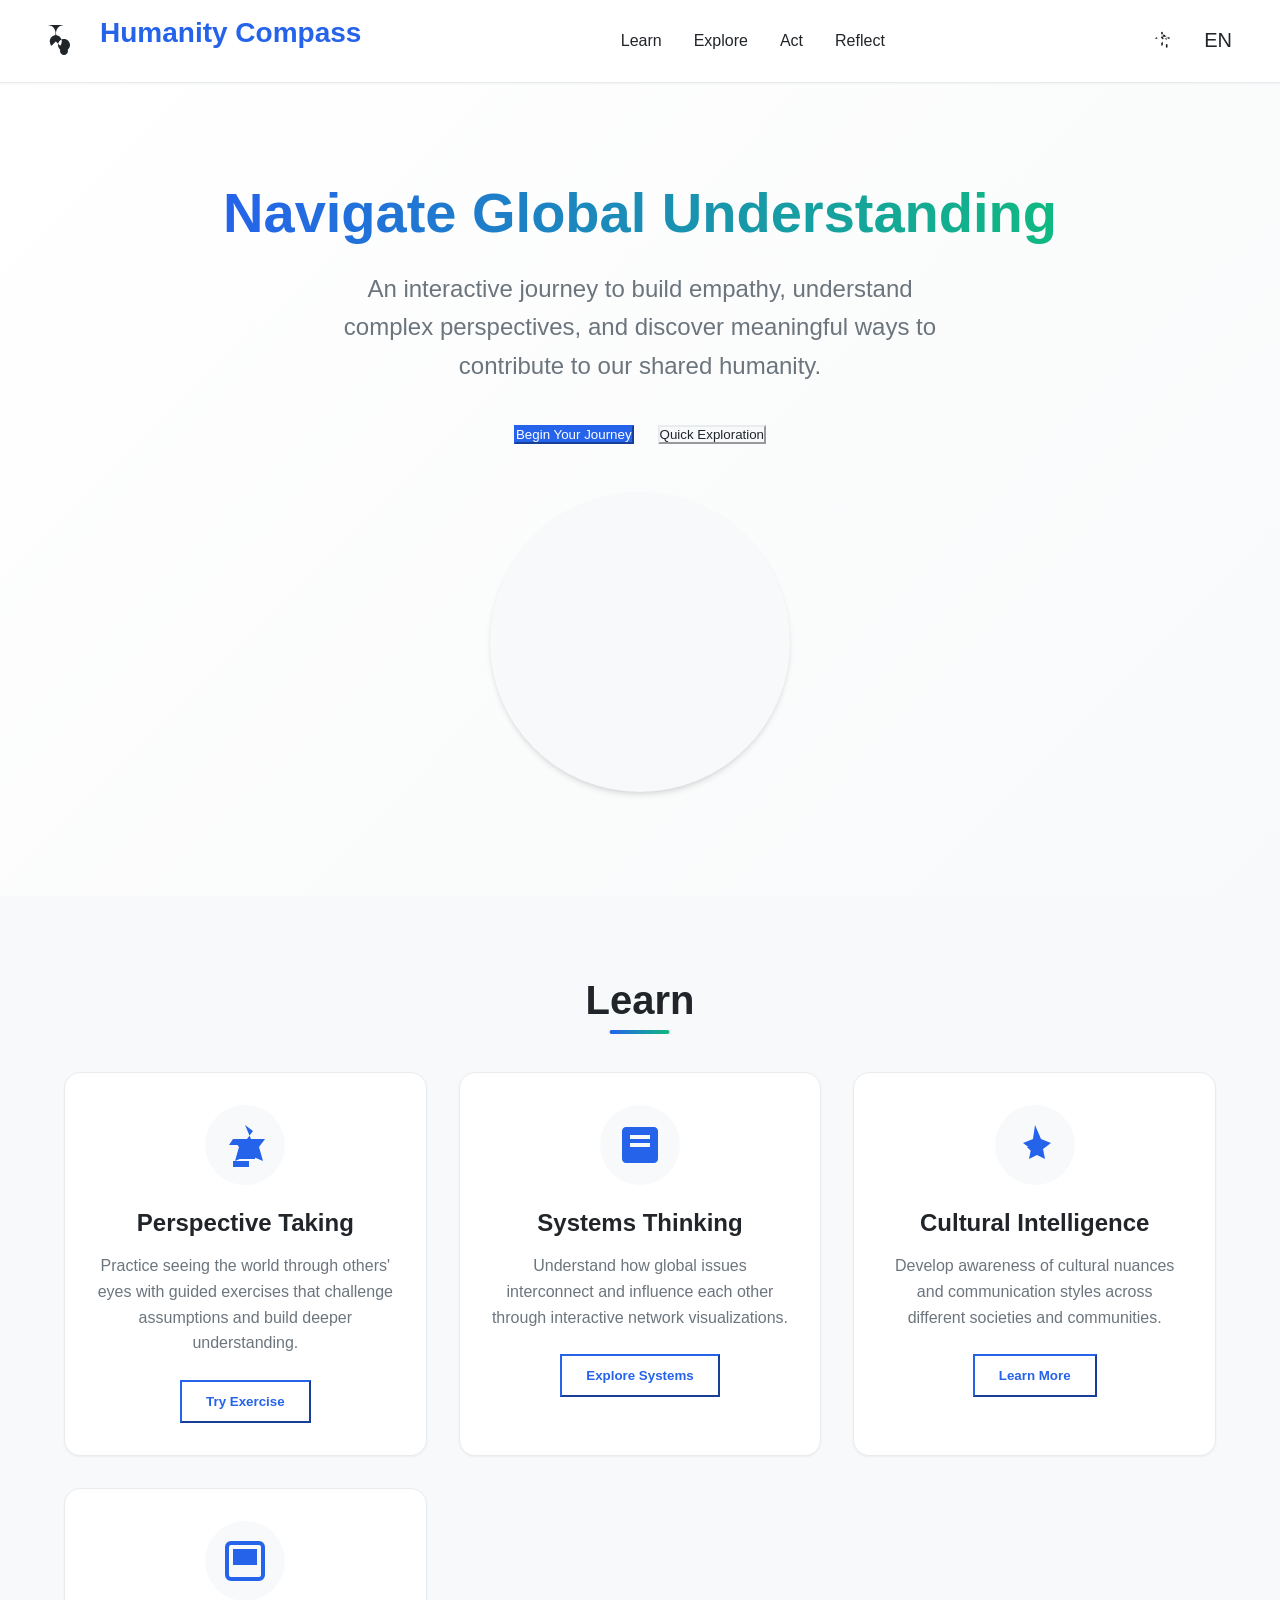
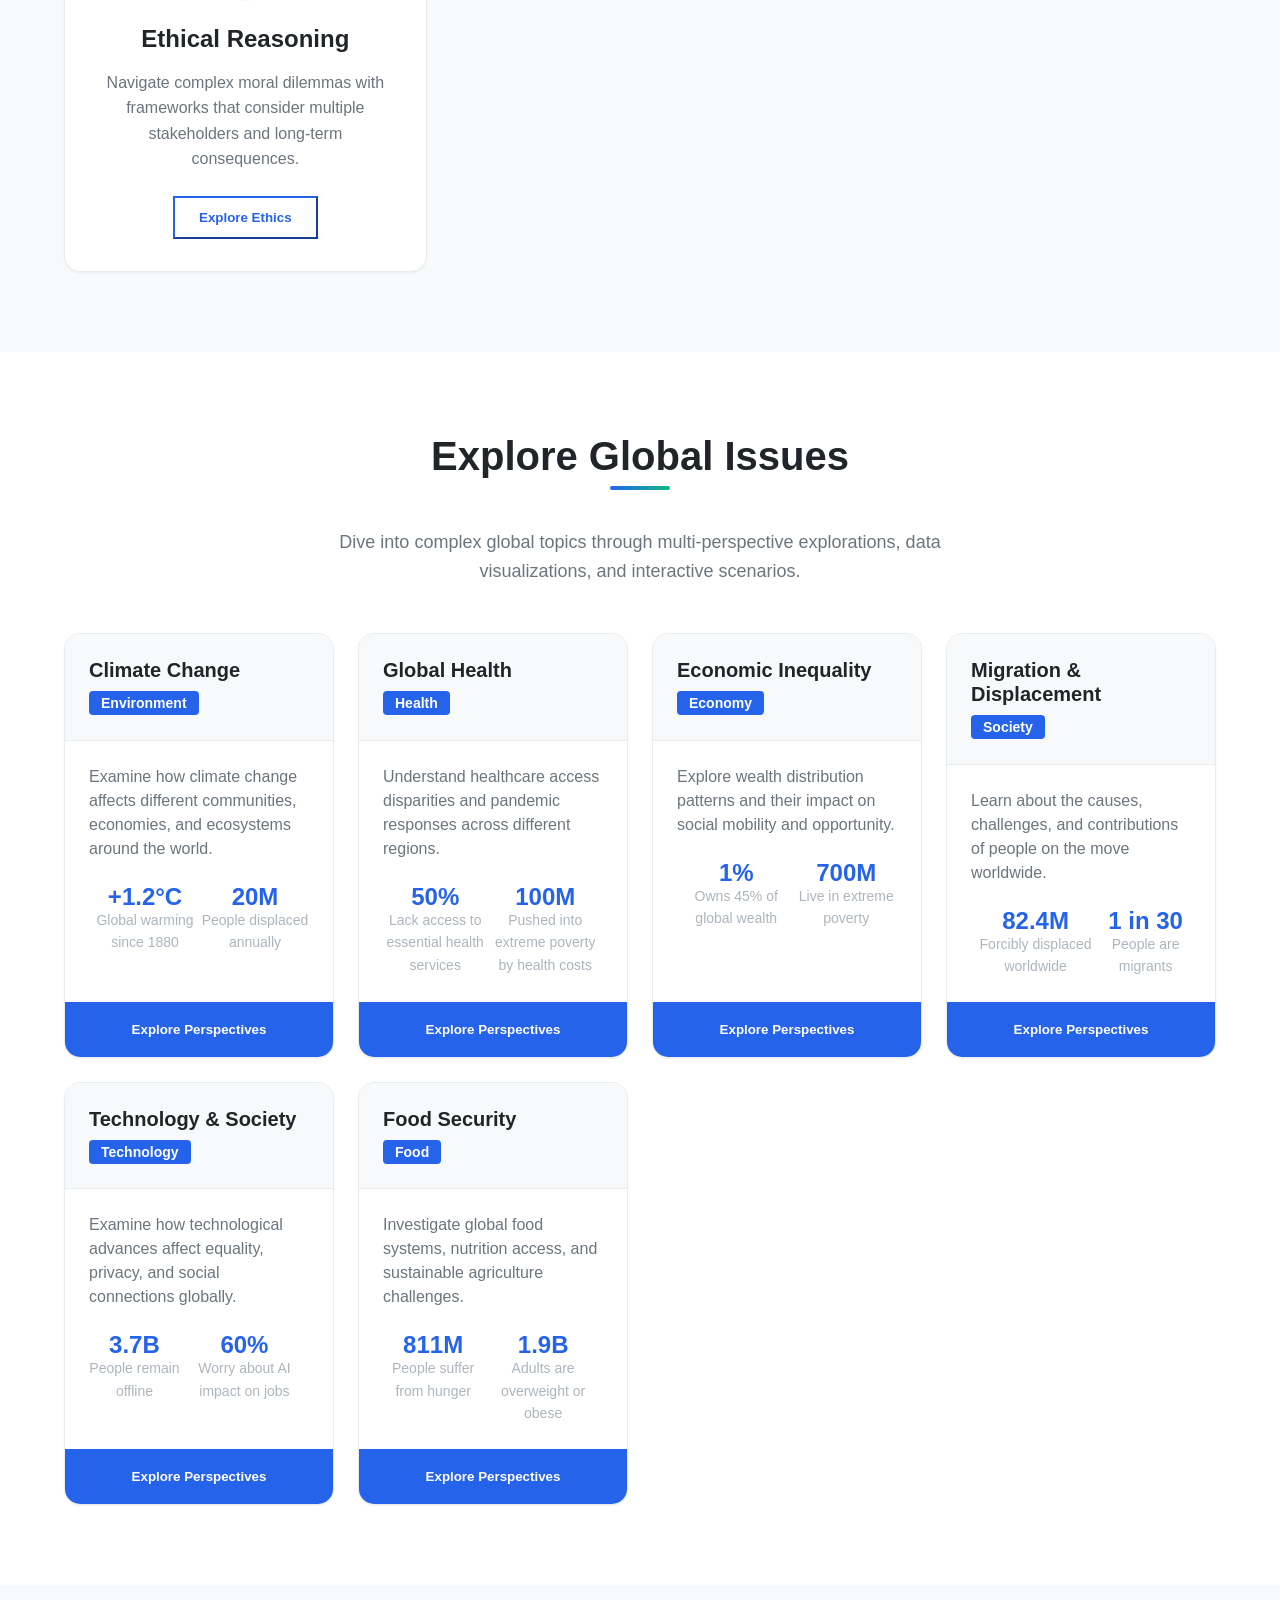
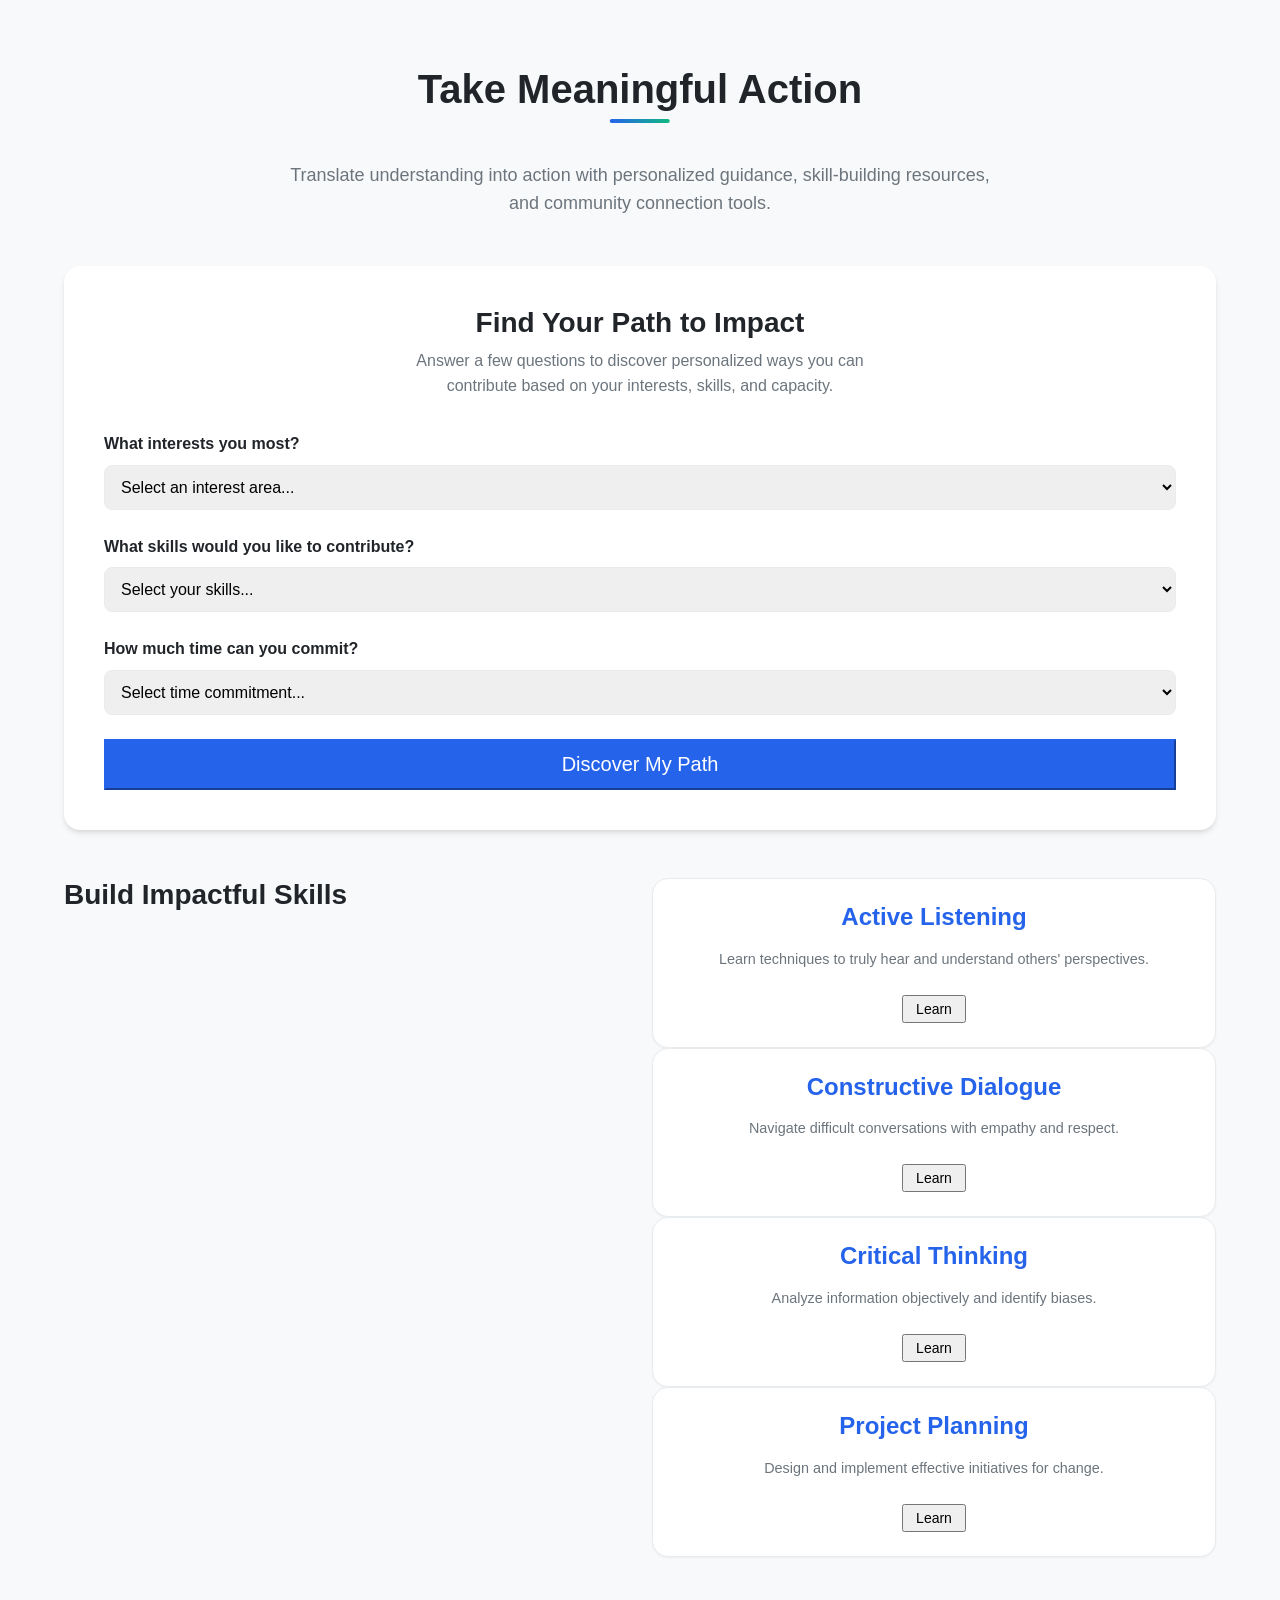
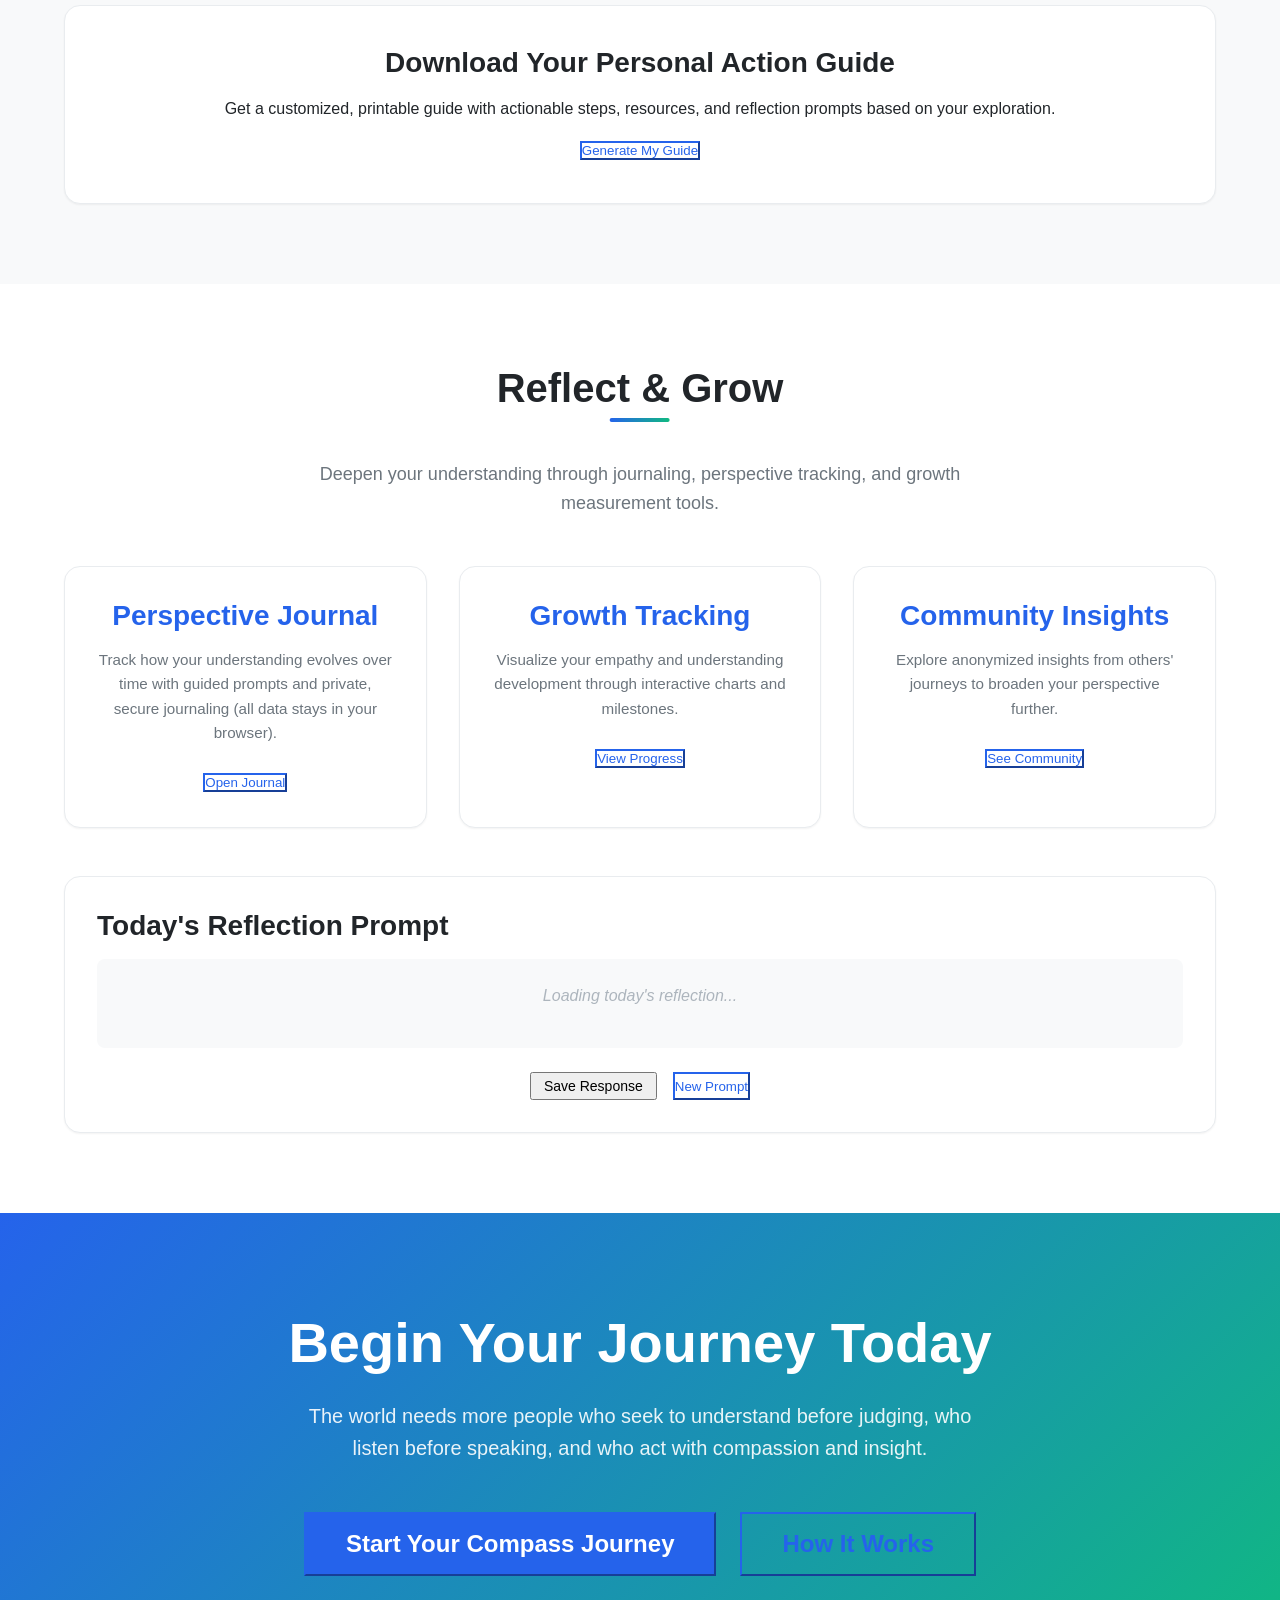
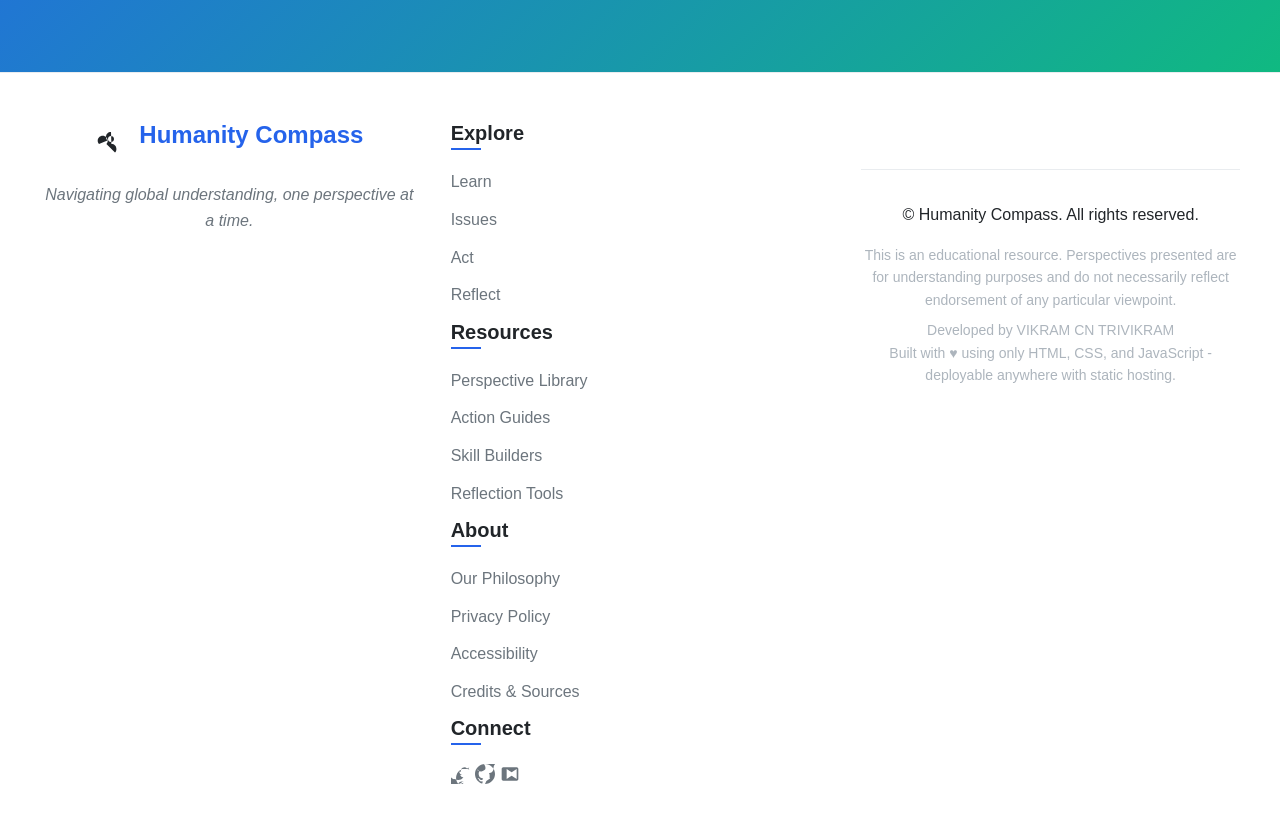
==== index.html @ 28a3b6a1 "Initial commit: Humanity Compass - An interactive platform for global understanding and empathy" ====
<!DOCTYPE html>
<html lang="en" data-theme="light">
<head>
    <meta charset="UTF-8">
    <meta name="viewport" content="width=device-width, initial-scale=1.0">
    <title>Humanity Compass - Navigate Global Understanding</title>
    <meta name="description" content="An interactive platform to develop empathy, understand complex global issues from multiple perspectives, and find meaningful ways to contribute to positive change.">
    <meta name="author" content="Humanity Compass Project">

    <!-- Favicon -->
    <link rel="icon" href="data:image/svg+xml,<svg xmlns=%22http://www.w3.org/2000/svg%22 viewBox=%220 0 100 100%22><text y=%22.9em%22 font-size=%2290%22>🧭</text></svg>">

    <!-- Open Graph -->
    <meta property="og:title" content="Humanity Compass">
    <meta property="og:description" content="Navigate global understanding through interactive empathy-building exercises">
    <meta property="og:image" content="assets/og-image.png">
    <meta property="og:url" content="https://[username].github.io/humanity-compass/">
    <meta property="og:type" content="website">

    <!-- Twitter Card -->
    <meta name="twitter:card" content="summary_large_image">
    <meta name="twitter:title" content="Humanity Compass">
    <meta name="twitter:description" content="Navigate global understanding through interactive empathy-building exercises">

    <!-- CSS -->
    <link rel="stylesheet" href="css/style.css">
    <link rel="stylesheet" href="css/responsive.css">

    <!-- Accessibility: Reduce motion preference -->
    <style>
        @media (prefers-reduced-motion: reduce) {
            * {
                animation-duration: 0.001ms !important;
                animation-iteration-count: 1 !important;
                transition-duration: 0.001ms !important;
            }
        }
    </style>
</head>
<body>
    <!-- Skip to content -->
    <a href="#main-content" class="skip-link">Skip to main content</a>

    <!-- Header -->
    <header class="site-header">
        <div class="container header-container">
            <div class="logo">
                <svg width="48" height="48" viewBox="0 0 48 48" aria-hidden="true">
                    <path d="M24 8c-4.4 0-8 3.6-8 8 0 2.2.9 4.2 2.5 5.8l-7 7c-1.1-1.1-1.7-2.8-1.7-4.6 0-3.3 2.7-6 6-6s6 2.7 6 6c0 1.8-.6 3.5-1.7 4.6l-7-7c1.6-1.6 2.5-3.6 2.5-5.8 0-4.4-3.6-8-8-8zm0 14c-3.3 0-6 2.7-6 6s2.7 6 6 6 6-2.7 6-6-2.7-6-6-6zm0 8c-2.2 0-4 1.8-4 4s1.8 4 4 4 4-1.8 4-4-1.8-4-4-4z" fill="currentColor"/>
                </svg>
                <h1>Humanity Compass</h1>
            </div>
            <nav class="main-nav" aria-label="Main navigation">
                <ul>
                    <li><a href="#learn">Learn</a></li>
                    <li><a href="#explore">Explore</a></li>
                    <li><a href="#act">Act</a></li>
                    <li><a href="#reflect">Reflect</a></li>
                </ul>
            </nav>
            <div class="header-controls">
                <button id="theme-toggle" aria-label="Toggle dark mode" class="theme-toggle">
                    <svg width="20" height="20" viewBox="0 0 24 24" aria-hidden="true">
                        <path d="M12 4.5a1 1 0 011 1V7a1 1 0 01-2 0V5.5a1 1 0 011-1zm5.657 5.657a1 1 0 01-1.414-1.414L13.414 7.5a1 1 0 11-1.414 1.414L11.086 9.086a1 1 0 011.414 1.414l1.172 1.172a1 1 0 01-1.414 1.414l-1.172-1.172a1 1 0 011.414-1.414zm0 9a1 1 0 011 1v2.5a1 1 0 01-2 0v-2.5a1 1 0 011-1zM4.5 12a1 1 0 011-1H5.5a1 1 0 010 2h-1a1 1 0 01-1-1zM18.5 12a1 1 0 011-1h1a1 1 0 010 2h-1a1 1 0 01-1-1zM12 16.5a1 1 0 011 1V20a1 1 0 01-2 0v-1.5a1 1 0 011-1zm5.657-5.657a1 1 0 01-1.414 1.414l1.172 1.172a1 1 0 011.414-1.414l-1.172-1.172a1 1 0 01-1.414 1.414l-1.172 1.172a1 1 0 011.414 1.414l1.172-1.172z" fill="currentColor"/>
                    </svg>
                </button>
                <button id="language-switch" aria-label="Switch language" class="language-switch">
                    EN
                </button>
            </div>
        </div>
    </header>

    <!-- Main Content -->
    <main id="main-content">
        <!-- Hero Section -->
        <section class="hero" aria-labelledby="hero-heading">
            <div class="container hero-container">
                <h1 id="hero-heading" class="hero-title">Navigate Global Understanding</h1>
                <p class="hero-subtitle">
                    An interactive journey to build empathy, understand complex perspectives,
                    and discover meaningful ways to contribute to our shared humanity.
                </p>
                <div class="hero-actions">
                    <button class="btn-primary btn-large" id="start-journey">
                        Begin Your Journey
                    </button>
                    <button class="btn-secondary btn-large" id="quick-explore">
                        Quick Exploration
                    </button>
                </div>
                <div class="hero-visual">
                    <canvas id="compass-canvas" width="300" height="300" aria-label="Interactive compass visualization"></canvas>
                </div>
            </div>
        </section>

        <!-- Learn Section -->
        <section id="learn" class="section learn-section" aria-labelledby="learn-heading">
            <div class="container">
                <h2 id="learn-heading" class="section-heading">Learn</h2>
                <div class="learn-grid">
                    <!-- Perspective Taking Exercise -->
                    <article class="learn-card perspective-card" tabindex="0">
                        <div class="card-icon">
                            <svg width="48" height="48" viewBox="0 0 24 24" aria-hidden="true">
                                <path d="M12 2L15 9H22l-3 4 2 7-7-3-7 3 2-7-3-4h7l3-4zM7 9l2 3H4l2-3zm10 7v3H9v-3zm-5 4h2v3H6v-3z" fill="currentColor"/>
                            </svg>
                        </div>
                        <h3 class="card-title">Perspective Taking</h3>
                        <p class="card-description">
                            Practice seeing the world through others' eyes with guided exercises
                            that challenge assumptions and build deeper understanding.
                        </p>
                        <button class="btn-outline" id="try-perspective">
                            Try Exercise
                        </button>
                    </article>

                    <!-- Systems Thinking -->
                    <article class="learn-card systems-card" tabindex="0">
                        <div class="card-icon">
                            <svg width="48" height="48" viewBox="0 0 24 24" aria-hidden="true">
                                <path d="M19 3H5c-1.1 0-2 .9-2 2v14c0 1.1.9 2 2 2h14c1.1 0 2-.9 2-2V5c0-1.1-.9-2-2-2zm-2 10H7v-2h10v2zm0-4H7v-2h10v2z" fill="currentColor"/>
                            </svg>
                        </div>
                        <h3 class="card-title">Systems Thinking</h3>
                        <p class="card-description">
                            Understand how global issues interconnect and influence each other
                            through interactive network visualizations.
                        </p>
                        <button class="btn-outline" id="try-systems">
                            Explore Systems
                        </button>
                    </article>

                    <!-- Cultural Intelligence -->
                    <article class="learn-card culture-card" tabindex="0">
                        <div class="card-icon">
                            <svg width="48" height="48" viewBox="0 0 24 24" aria-hidden="true">
                                <path d="M12 2L15 9l5 2-4 3 1 5-4-2-4 2 1-5-4-3 5-2zM12 17l-4-4h3V9h2v1h3l-4 4z" fill="currentColor"/>
                            </svg>
                        </div>
                        <h3 class="card-title">Cultural Intelligence</h3>
                        <p class="card-description">
                            Develop awareness of cultural nuances and communication styles
                            across different societies and communities.
                        </p>
                        <button class="btn-outline" id="try-culture">
                            Learn More
                        </button>
                    </article>

                    <!-- Ethical Reasoning -->
                    <article class="learn-card ethics-card" tabindex="0">
                        <div class="card-icon">
                            <svg width="48" height="48" viewBox="0 0 24 24" aria-hidden="true">
                                <path d="M19 3H5c-1.1 0-2 .9-2 2v14c0 1.1.9 2 2 2h14c1.1 0 2-.9 2-2V5c0-1.1-.9-2-2-2zm-2 10H7v-2h10v2zm0-4H7v-2h10v2z" fill="none" stroke="currentColor" stroke-width="2"/>
                                <path d="M7 9v2h10V9H7z" fill="currentColor"/>
                            </svg>
                        </div>
                        <h3 class="card-title">Ethical Reasoning</h3>
                        <p class="card-description">
                            Navigate complex moral dilemmas with frameworks that consider
                            multiple stakeholders and long-term consequences.
                        </p>
                        <button class="btn-outline" id="try-ethics">
                            Explore Ethics
                        </button>
                    </article>
                </div>
            </div>
        </section>

        <!-- Explore Section -->
        <section id="explore" class="section explore-section" aria-labelledby="explore-heading">
            <div class="container">
                <h2 id="explore-heading" class="section-heading">Explore Global Issues</h2>
                <p class="section-description">
                    Dive into complex global topics through multi-perspective explorations,
                    data visualizations, and interactive scenarios.
                </p>

                <!-- Issue Cards -->
                <div class="issue-grid">
                    <!-- Climate Change -->
                    <article class="issue-card" tabindex="0" data-issue="climate">
                        <div class="issue-header">
                            <h3 class="issue-title">Climate Change</h3>
                            <span class="issue-tag">Environment</span>
                        </div>
                        <div class="issue-content">
                            <p class="issue-summary">
                                Examine how climate change affects different communities,
                                economies, and ecosystems around the world.
                            </p>
                            <div class="issue-stats">
                                <div class="stat">
                                    <span class="stat-number">+1.2°C</span>
                                    <span class="stat-label">Global warming since 1880</span>
                                </div>
                                <div class="stat">
                                    <span class="stat-number">20M</span>
                                    <span class="stat-label">People displaced annually</span>
                                </div>
                            </div>
                        </div>
                        <button class="issue-btn" aria-label="Explore Climate Change Perspectives">
                            Explore Perspectives
                        </button>
                    </article>

                    <!-- Global Health -->
                    <article class="issue-card" tabindex="0" data-issue="health">
                        <div class="issue-header">
                            <h3 class="issue-title">Global Health</h3>
                            <span class="issue-tag">Health</span>
                        </div>
                        <div class="issue-content">
                            <p class="issue-summary">
                                Understand healthcare access disparities and pandemic
                                responses across different regions.
                            </p>
                            <div class="issue-stats">
                                <div class="stat">
                                    <span class="stat-number">50%</span>
                                    <span class="stat-label">Lack access to essential health services</span>
                                </div>
                                <div class="stat">
                                    <span class="stat-number">100M</span>
                                    <span class="stat-label">Pushed into extreme poverty by health costs</span>
                                </div>
                            </div>
                        </div>
                        <button class="issue-btn" aria-label="Explore Global Health Perspectives">
                            Explore Perspectives
                        </button>
                    </article>

                    <!-- Economic Inequality -->
                    <article class="issue-card" tabindex="0" data-issue="economy">
                        <div class="issue-header">
                            <h3 class="issue-title">Economic Inequality</h3>
                            <span class="issue-tag">Economy</span>
                        </div>
                        <div class="issue-content">
                            <p class="issue-summary">
                                Explore wealth distribution patterns and their impact
                                on social mobility and opportunity.
                            </p>
                            <div class="issue-stats">
                                <div class="stat">
                                    <span class="stat-number">1%</span>
                                    <span class="stat-label">Owns 45% of global wealth</span>
                                </div>
                                <div class="stat">
                                    <span class="stat-number">700M</span>
                                    <span class="stat-label">Live in extreme poverty</span>
                                </div>
                            </div>
                        </div>
                        <button class="issue-btn" aria-label="Explore Economic Inequality Perspectives">
                            Explore Perspectives
                        </button>
                    </article>

                    <!-- Migration & Displacement -->
                    <article class="issue-card" tabindex="0" data-issue="migration">
                        <div class="issue-header">
                            <h3 class="issue-title">Migration & Displacement</h3>
                            <span class="issue-tag">Society</span>
                        </div>
                        <div class="issue-content">
                            <p class="issue-summary">
                                Learn about the causes, challenges, and contributions
                                of people on the move worldwide.
                            </p>
                            <div class="issue-stats">
                                <div class="stat">
                                    <span class="stat-number">82.4M</span>
                                    <span class="stat-label">Forcibly displaced worldwide</span>
                                </div>
                                <div class="stat">
                                    <span class="stat-number">1 in 30</span>
                                    <span class="stat-label">People are migrants</span>
                                </div>
                            </div>
                        </div>
                        <button class="issue-btn" aria-label="Explore Migration Perspectives">
                            Explore Perspectives
                        </button>
                    </article>

                    <!-- Technology & Society -->
                    <article class="issue-card" tabindex="0" data-issue="technology">
                        <div class="issue-header">
                            <h3 class="issue-title">Technology & Society</h3>
                            <span class="issue-tag">Technology</span>
                        </div>
                        <div class="issue-content">
                            <p class="issue-summary">
                                Examine how technological advances affect equality,
                                privacy, and social connections globally.
                            </p>
                            <div class="issue-stats">
                                <div class="stat">
                                    <span class="stat-number">3.7B</span>
                                    <span class="stat-label">People remain offline</span>
                                </div>
                                <div class="stat">
                                    <span class="stat-number">60%</span>
                                    <span class="stat-label">Worry about AI impact on jobs</span>
                                </div>
                            </div>
                        </div>
                        <button class="issue-btn" aria-label="Explore Technology Perspectives">
                            Explore Perspectives
                        </button>
                    </article>

                    <!-- Food Security -->
                    <article class="issue-card" tabindex="0" data-issue="food">
                        <div class="issue-header">
                            <h3 class="issue-title">Food Security</h3>
                            <span class="issue-tag">Food</span>
                        </div>
                        <div class="issue-content">
                            <p class="issue-summary">
                                Investigate global food systems, nutrition access,
                                and sustainable agriculture challenges.
                            </p>
                            <div class="issue-stats">
                                <div class="stat">
                                    <span class="stat-number">811M</span>
                                    <span class="stat-label">People suffer from hunger</span>
                                </div>
                                <div class="stat">
                                    <span class="stat-number">1.9B</span>
                                    <span class="stat-label">Adults are overweight or obese</span>
                                </div>
                            </div>
                        </div>
                        <button class="issue-btn" aria-label="Explore Food Security Perspectives">
                            Explore Perspectives
                        </button>
                    </article>
                </div>
            </div>
        </section>

        <!-- Act Section -->
        <section id="act" class="section act-section" aria-labelledby="act-heading">
            <div class="container">
                <h2 id="act-heading" class="section-heading">Take Meaningful Action</h2>
                <p class="section-description">
                    Translate understanding into action with personalized guidance,
                    skill-building resources, and community connection tools.
                </p>

                <!-- Action Pathfinder -->
                <div class="action-pathfinder">
                    <div class="pathfinder-header">
                        <h3>Find Your Path to Impact</h3>
                        <p class="pathfinder-subtitle">
                            Answer a few questions to discover personalized ways
                            you can contribute based on your interests, skills, and capacity.
                        </p>
                    </div>

                    <form id="action-finder-form" class="pathfinder-form">
                        <div class="form-group">
                            <label for="interest-area">What interests you most?</label>
                            <select id="interest-area" required>
                                <option value="">Select an interest area...</option>
                                <option value="environment">Environment & Sustainability</option>
                                <option value="health">Global Health & Wellbeing</option>
                                <option value="education">Education & Literacy</option>
                                <option value="human-rights">Human Rights & Justice</option>
                                <option value="technology">Technology for Good</option>
                                <option value="community">Community Building</option>
                                <option value="arts-culture">Arts & Culture</option>
                                <option value="animal-welfare">Animal Welfare</option>
                                <option value="other">Other</option>
                            </select>
                        </div>

                        <div class="form-group">
                            <label for="skill-type">What skills would you like to contribute?</label>
                            <select id="skill-type" required>
                                <option value="">Select your skills...</option>
                                <option value="direct-action">Direct Action & Volunteering</option>
                                <option value="advocacy">Advocacy & Awareness</option>
                                <option value="fundraising">Fundraising & Resource Mobilization</option>
                                <option value="technical">Technical & Digital Skills</option>
                                <option value="creative">Creative & Communications</option>
                                <option value="organizational">Organizational & Leadership</option>
                                <option value="teaching">Teaching & Mentoring</option>
                                <option value="research">Research & Analysis</option>
                                <option value="other">Other</option>
                            </select>
                        </div>

                        <div class="form-group">
                            <label for="time-commitment">How much time can you commit?</label>
                            <select id="time-commitment" required>
                                <option value="">Select time commitment...</option>
                                <option value="micro">Micro-actions (minutes/day)</option>
                                <option value="occasional">Occasional (hours/week)</option>
                                <option value="regular">Regular (several hours/week)</option>
                                <option value="substantial">Substantial (part-time/flexible)</option>
                                <option value="dedicated">Dedicated (full-time commitment)</option>
                            </select>
                        </div>

                        <button type="submit" class="btn-primary btn-lg" id="find-path">
                            Discover My Path
                        </button>
                    </form>

                    <div id="path-results" class="path-results hidden">
                        <!-- Results will be dynamically inserted here -->
                    </div>
                </div>

                <!-- Skill Building -->
                <div class="skill-building">
                    <h3>Build Impactful Skills</h3>
                    <div class="skills-grid">
                        <article class="skill-card" tabindex="0">
                            <h4>Active Listening</h4>
                            <p>Learn techniques to truly hear and understand others' perspectives.</p>
                            <button class="btn-sm" id="learn-listening">Learn</button>
                        </article>

                        <article class="skill-card" tabindex="0">
                            <h4>Constructive Dialogue</h4>
                            <p>Navigate difficult conversations with empathy and respect.</p>
                            <button class="btn-sm" id="learn-dialogue">Learn</button>
                        </article>

                        <article class="skill-card" tabindex="0">
                            <h4>Critical Thinking</h4>
                            <p>Analyze information objectively and identify biases.</p>
                            <button class="btn-sm" id="learn-thinking">Learn</button>
                        </article>

                        <article class="skill-card" tabindex="0">
                            <h4>Project Planning</h4>
                            <p>Design and implement effective initiatives for change.</p>
                            <button class="btn-sm" id="learn-planning">Learn</button>
                        </article>
                    </div>
                </div>

                <!-- Action Guide Download -->
                <div class="action-guide">
                    <h3>Download Your Personal Action Guide</h3>
                    <p>
                        Get a customized, printable guide with actionable steps,
                        resources, and reflection prompts based on your exploration.
                    </p>
                    <button class="btn-outline" id="download-guide">
                        Generate My Guide
                    </button>
                </div>
            </div>
        </section>

        <!-- Reflect Section -->
        <section id="reflect" class="section reflect-section" aria-labelledby="reflect-heading">
            <div class="container">
                <h2 id="reflect-heading" class="section-heading">Reflect & Grow</h2>
                <p class="section-description">
                    Deepen your understanding through journaling, perspective tracking,
                    and growth measurement tools.
                </p>

                <!-- Reflection Journal -->
                <div class="reflection-tools">
                    <div class="journal-card" tabindex="0">
                        <h3>Perspective Journal</h3>
                        <p>
                            Track how your understanding evolves over time with guided
                            prompts and private, secure journaling (all data stays in your browser).
                        </p>
                        <button class="btn-outline" id="open-journal">
                            Open Journal
                        </button>
                    </div>

                    <div class="growth-card" tabindex="0">
                        <h3>Growth Tracking</h3>
                        <p>
                            Visualize your empathy and understanding development
                            through interactive charts and milestones.
                        </p>
                        <button class="btn-outline" id="open-tracker">
                            View Progress
                        </button>
                    </div>

                    <div class="community-card" tabindex="0">
                        <h3>Community Insights</h3>
                        <p>
                            Explore anonymized insights from others' journeys
                            to broaden your perspective further.
                        </p>
                        <button class="btn-outline" id="open-insights">
                            See Community
                        </button>
                    </div>
                </div>

                <!-- Daily Reflection -->
                <div class="daily-reflection">
                    <h3>Today's Reflection Prompt</h3>
                    <div class="prompt-card" id="daily-prompt">
                        <!-- Prompt will be loaded dynamically -->
                        <p class="prompt-loading">Loading today's reflection...</p>
                    </div>
                    <div class="prompt-actions">
                        <button class="btn-sm" id="save-reflection">
                            Save Response
                        </button>
                        <button class="btn-outline" id="new-prompt">
                            New Prompt
                        </button>
                    </div>
                </div>
            </div>
        </section>

        <!-- CTA Section -->
        <section class="section cta-section" aria-labelledby="cta-heading">
            <div class="container">
                <h2 id="cta-heading" class="cta-heading">Begin Your Journey Today</h2>
                <p class="cta-subtitle">
                    The world needs more people who seek to understand before judging,
                    who listen before speaking, and who act with compassion and insight.
                </p>
                <div class="cta-buttons">
                    <button class="btn-primary btn-xl" id="start-now">
                        Start Your Compass Journey
                    </button>
                    <button class="btn-outline btn-xl" id="learn-more">
                        How It Works
                    </button>
                </div>
            </div>
        </section>
    </main>

    <!-- Footer -->
    <footer class="site-footer">
        <div class="container footer-container">
            <div class="footer-brand">
                <div class="logo">
                    <svg width="32" height="32" viewBox="0 0 32 32" aria-hidden="true">
                        <path d="M16 4c-3 0-5 2-5 5 0 1.3.5 2.5 1.4 3.4L4 16c-.8-.8-1.3-2-1.3-3.2 0-2.8 2.2-5 5-5s5 2.2 5 5c0 1.2-.5 2.4-1.3 3.2l8.6 8.6c.9-.9 1.4-2.1 1.4-3.4v-.1c0-3-2-5-5-5zm0 10c-1.7 0-3-1.3-3-3s1.3-3 3-3 3 1.3 3 3-1.3 3-3 3z" fill="currentColor"/>
                    </svg>
                    <h2>Humanity Compass</h2>
                </div>
                <p class="footer-tagline">
                    Navigating global understanding, one perspective at a time.
                </p>
            </div>

            <div class="footer-links">
                <div class="footer-column">
                    <h4>Explore</h4>
                    <ul>
                        <li><a href="#learn">Learn</a></li>
                        <li><a href="#explore">Issues</a></li>
                        <li><a href="#act">Act</a></li>
                        <li><a href="#reflect">Reflect</a></li>
                    </ul>
                </div>

                <div class="footer-column">
                    <h4>Resources</h4>
                    <ul>
                        <li><a href="#">Perspective Library</a></li>
                        <li><a href="#">Action Guides</a></li>
                        <li><a href="#">Skill Builders</a></li>
                        <li><a href="#">Reflection Tools</a></li>
                    </ul>
                </div>

                <div class="footer-column">
                    <h4>About</h4>
                    <ul>
                        <li><a href="#">Our Philosophy</a></li>
                        <li><a href="#">Privacy Policy</a></li>
                        <li><a href="#">Accessibility</a></li>
                        <li><a href="#">Credits & Sources</a></li>
                    </ul>
                </div>

                <div class="footer-column">
                    <h4>Connect</h4>
                    <div class="social-links">
                        <a href="#" aria-label="Twitter" class="social-link">
                            <svg width="20" height="20" viewBox="0 0 24 24" aria-hidden="true">
                                <path d="M22.46 6c-.77.35-1.6.58-2.46.69a4.3 4.3 0 001.88-2.38 8.55 8.55 0 01-2.7 1.04 4.3 4.3 0 00-7.3 4.04c-.67-.01-1.31-.19-1.88-.5v.05a4.3 4.3 0 003.44 4.23c-.8.15-1.65.23-2.48.13a4.25 4.25 0 003.95 2.78A8.53 8.53 0 014.5 18.1c-2.33.45-4.31-1.35-5.09-3.21a8.4 8.4 0 0014.64 9.9A11.5 11.5 0 0115 22.5a11.51 11.51 0 01-6.55 1.74c2.22-.37 4.16-1.41 5.46-3.49.42.37.89.69 1.38 1.02a4.34 4.34 0 00-6.6 2.26A11.52 11.52 0 0113.46 6z" fill="currentColor"/>
                            </svg>
                        </a>
                        <a href="#" aria-label="GitHub" class="social-link">
                            <svg width="20" height="20" viewBox="0 0 24 24" aria-hidden="true">
                                <path d="M12 0c-6.63 0-12 5.37-12 12 0 5.3 3.44 9.8 8.2 11.39.6.11.82-.25.82-.56v-2.03c-3.33.72-4.04-1.61-4.04-1.61-.55-1.4-1.34-1.77-1.34-1.77-1.1-.75.08-.73.08-.73 1.21.09 1.85 1.24 1.85 1.24 1.07 1.84 2.82 1.31 3.51 1-.11-.78.41-1.31.76-1.61-2.66-.3-5.46-1.33-5.46-5.93 0-1.31.47-2.38 1.26-3.22-1.24-.3-2.55-.62-2.55-.62-1.01-.69.25-.67.25-.67 1.08.07 1.49 1 1.49 1 .89 1.44 2.26 1 2.81 1 2.2-.31 4.96-1.68 4.96-3.75 0-2.08-.74-3.8-2-5.11-.2-.49-.82-1.47-.23-3.06 0 0 1.64-.52 5.37 2 .46-.13.95-.2 1.43-.2s.97.07 1.43.2c3.73-2.52 5.36-2 5.36-2s.25 1.19.23 3.06c-1.26 1.31-2 3.11-2 5.11 0 4.28-2.8 5.63-5.47 5.92.43.37.82 1.1.82 2.22v3.29c0 .31.22.56.82.56A12.01 12.01 0 0012 24c6.63 0 12-5.37 12-12 0-6.63-5.37-12-12-12z" fill="currentColor"/>
                            </svg>
                        </a>
                        <a href="#" aria-label="Email" class="social-link">
                            <svg width="20" height="20" viewBox="0 0 24 24" aria-hidden="true">
                                <path d="M20 4H4c-1.1 0-1.99.9-1.99 2L2 18c0 1.1.9 2 2 2h16c1.1 0 2-.9 2-2V6c0-1.1-.9-2-2-2zm0 14-6-4-6 4V6l6 4 6-4v12z" fill="currentColor"/>
                            </svg>
                        </a>
                    </div>
                </div>
            </div>

            <div class="footer-bottom">
                <p>&copy; <span id="current-year"></span> Humanity Compass. All rights reserved.</p>
                <p class="footer-disclaimer">
                    This is an educational resource. Perspectives presented are for understanding purposes
                    and do not necessarily reflect endorsement of any particular viewpoint.
                </p>
                <p class="footer-credit">
                    Developed by VIKRAM CN TRIVIKRAM<br>
                    Built with ♥ using only HTML, CSS, and JavaScript - deployable anywhere with static hosting.
                </p>
            </div>
        </div>
    </footer>

    <!-- Modal Templates -->
    <div id="perspective-modal" class="modal hidden" role="dialog" aria-modal="true" aria-labelledby="perspective-modal-title">
        <div class="modal-content">
            <div class="modal-header">
                <h3 id="perspective-modal-title">Perspective Taking Exercise</h3>
                <button class="modal-close" aria-label="Close modal">&times;</button>
            </div>
            <div class="modal-body">
                <!-- Perspective exercise content will be loaded here -->
            </div>
            <div class="modal-footer">
                <button class="btn-secondary" id="perspective-complete">Complete Exercise</button>
            </div>
        </div>
    </div>

    <div id="journal-modal" class="modal hidden" role="dialog" aria-modal="true" aria-labelledby="journal-modal-title">
        <div class="modal-content">
            <div class="modal-header">
                <h3 id="journal-modal-title">Perspective Journal</h3>
                <button class="modal-close" aria-label="Close modal">&times;</button>
            </div>
            <div class="modal-body">
                <!-- Journal content will be loaded here -->
            </div>
        </div>
    </div>

    <!-- Audio for accessibility -->
    <audio id="click-sound" preload="auto">
        <source src="[data-uri]" type="audio/wav">
    </audio>

    <!-- JavaScript -->
    <script src="js/main.js" defer></script>
    <script src="js/perspective.js" defer></script>
    <script src="js/journal.js" defer></script>
    <script src="js/action-finder.js" defer></script>
    <script src="js/issues.js" defer></script>
    <script src="js/utils.js" defer></script>
</body>
</html>
---- css/style.css ----
/* Reset and base styles */
* {
    margin: 0;
    padding: 0;
    box-sizing: border-box;
}

html {
    font-size: 16px;
    scroll-behavior: smooth;
}

body {
    font-family: 'Segoe UI', Tahoma, Geneva, Verdana, sans-serif;
    line-height: 1.6;
    color: var(--text-primary);
    background-color: var(--bg-primary);
    transition: background-color 0.3s ease, color 0.3s ease;
}

/* CSS Variables */
:root {
    --bg-primary: #ffffff;
    --bg-secondary: #f8f9fa;
    --bg-tertiary: #f1f3f5;
    --text-primary: #212529;
    --text-secondary: #6c757d;
    --text-muted: #adb5bd;
    --primary-color: #2563eb;
    --primary-dark: #1d4ed8;
    --secondary-color: #10b981;
    --accent-color: #f59e0b;
    --danger-color: #ef4444;
    --success-color: #10b981;
    --warning-color: #f59e0b;
    --border-color: #e9ecef;
    --shadow-sm: 0 1px 2px 0 rgba(0, 0, 0, 0.05);
    --shadow-md: 0 4px 6px -1px rgba(0, 0, 0, 0.1), 0 2px 4px -1px rgba(0, 0, 0, 0.06);
    --shadow-lg: 0 10px 15px -3px rgba(0, 0, 0, 0.1), 0 4px 6px -2px rgba(0, 0, 0, 0.05);
    --radius-sm: 0.25rem;
    --radius-md: 0.5rem;
    --radius-lg: 1rem;
    --transition-fast: 0.15s ease;
    --transition-medium: 0.25s ease;
    --transition-slow: 0.35s ease;
}

/* Dark theme */
[data-theme="dark"] {
    --bg-primary: #121212;
    --bg-secondary: #1e1e1e;
    --bg-tertiary: #2a2a2a;
    --text-primary: #e0e0e0;
    --text-secondary: #b0b0b0;
    --text-muted: #808080;
    --primary-color: #60a5fa;
    --primary-dark: #3b82f6;
    --border-color: #3a3a3a;
}

/* Utility classes */
.container {
    width: 100%;
    max-width: 1200px;
    margin: 0 auto;
    padding: 0 1.5rem;
}

.hidden {
    display: none !important;
}

.visually-hidden {
    position: absolute !important;
    width: 1px !important;
    height: 1px !important;
    padding: 0 !important;
    margin: -1px !important;
    overflow: hidden !important;
    clip: rect(0, 0, 0, 0) !important;
    white-space: nowrap !important;
    border: 0 !important;
}

.text-center {
    text-align: center;
}

.text-right {
    text-align: right;
}

.text-primary {
    color: var(--primary-color);
}

.bg-primary {
    background-color: var(--primary-color);
}

.bg-secondary {
    background-color: var(--bg-secondary);
}

.border-radius {
    border-radius: var(--radius-md);
}

/* Typography */
h1, h2, h3, h4, h5, h6 {
    font-weight: 600;
    line-height: 1.2;
    margin-bottom: 1rem;
    color: var(--text-primary);
}

h1 {
    font-size: 2.5rem;
}

h2 {
    font-size: 2rem;
}

h3 {
    font-size: 1.75rem;
}

h4 {
    font-size: 1.5rem;
}

h5 {
    font-size: 1.25rem;
}

h6 {
    font-size: 1rem;
}

p {
    margin-bottom: 1rem;
}

.lead {
    font-size: 1.25rem;
    font-weight: 300;
}

/* Buttons */
.btn {
    display: inline-block;
    font-weight: 600;
    text-align: center;
    white-space: nowrap;
    vertical-align: middle;
    user-select: none;
    border: 1px solid transparent;
    padding: 0.5rem 1.5rem;
    font-size: 1rem;
    border-radius: var(--radius-md);
    transition: all var(--transition-medium);
    cursor: pointer;
    text-decoration: none;
}

.btn-primary {
    background-color: var(--primary-color);
    color: white;
    border-color: var(--primary-color);
}

.btn-primary:hover {
    background-color: var(--primary-dark);
    border-color: var(--primary-dark);
    transform: translateY(-2px);
}

.btn-secondary {
    background-color: var(--bg-secondary);
    color: var(--text-primary);
    border-color: var(--border-color);
}

.btn-secondary:hover {
    background-color: var(--bg-tertiary);
    border-color: var(--border-color);
    transform: translateY(-2px);
}

.btn-outline {
    background-color: transparent;
    color: var(--primary-color);
    border-color: var(--primary-color);
}

.btn-outline:hover {
    background-color: var(--primary-color);
    color: white;
    transform: translateY(-2px);
}

.btn-sm {
    padding: 0.25rem 0.75rem;
    font-size: 0.875rem;
}

.btn-lg {
    padding: 0.75rem 2rem;
    font-size: 1.25rem;
}

.btn-xl {
    padding: 1rem 2.5rem;
    font-size: 1.5rem;
    font-weight: 700;
}

.btn-block {
    display: block;
    width: 100%;
}

/* Forms */
.form-group {
    margin-bottom: 1.5rem;
}

.form-group label {
    display: block;
    margin-bottom: 0.5rem;
    font-weight: 600;
    color: var(--text-primary);
}

.form-group input,
.form-group select,
.form-group textarea {
    width: 100%;
    padding: 0.75rem;
    border: 1px solid var(--border-color);
    border-radius: var(--radius-md);
    font-size: 1rem;
    transition: border-color var(--transition-medium);
}

.form-group input:focus,
.form-group select:focus,
.form-group textarea:focus {
    outline: none;
    border-color: var(--primary-color);
    box-shadow: 0 0 0 3px rgba(37, 99, 235, 0.25);
}

/* Header */
.site-header {
    background-color: var(--bg-primary);
    border-bottom: 1px solid var(--border-color);
    box-shadow: var(--shadow-sm);
    position: sticky;
    top: 0;
    z-index: 1000;
}

.header-container {
    display: flex;
    justify-content: space-between;
    align-items: center;
    padding: 1rem 0;
}

.logo {
    display: flex;
    align-items: center;
    gap: 0.75rem;
}

.logo h1 {
    font-size: 1.75rem;
    font-weight: 700;
    color: var(--primary-color);
}

.main-nav ul {
    display: flex;
    gap: 2rem;
    list-style: none;
}

.main-nav a {
    text-decoration: none;
    color: var(--text-primary);
    font-weight: 500;
    padding: 0.5rem 0;
    position: relative;
    transition: color var(--transition-medium);
}

.main-nav a:hover {
    color: var(--primary-color);
}

.main-nav a::after {
    content: '';
    position: absolute;
    bottom: 0;
    left: 0;
    width: 0;
    height: 2px;
    background-color: var(--primary-color);
    transition: width var(--transition-medium);
}

.main-nav a:hover::after {
    width: 100%;
}

.header-controls {
    display: flex;
    gap: 1rem;
    align-items: center;
}

.theme-toggle,
.language-switch {
    background: transparent;
    border: none;
    color: var(--text-primary);
    font-size: 1.25rem;
    cursor: pointer;
    padding: 0.5rem;
    border-radius: var(--radius-sm);
    transition: all var(--transition-medium);
}

.theme-toggle:hover,
.language-switch:hover {
    background-color: var(--bg-secondary);
    color: var(--primary-color);
}

/* Hero Section */
.hero {
    background: linear-gradient(135deg, var(--bg-primary) 0%, var(--bg-secondary) 100%);
    padding: 6rem 0;
    position: relative;
    overflow: hidden;
}

.hero-container {
    display: flex;
    flex-direction: column;
    align-items: center;
    text-align: center;
    position: relative;
    z-index: 2;
}

.hero-title {
    font-size: 3rem;
    margin-bottom: 1.5rem;
    background: linear-gradient(to right, var(--primary-color), var(--secondary-color));
    -webkit-background-clip: text;
    -webkit-text-fill-color: transparent;
    background-clip: text;
}

.hero-subtitle {
    font-size: 1.25rem;
    color: var(--text-secondary);
    margin-bottom: 2.5rem;
    max-width: 600px;
}

.hero-actions {
    display: flex;
    gap: 1.5rem;
    margin-bottom: 3rem;
}

.hero-visual {
    width: 100%;
    max-width: 400px;
}

#compass-canvas {
    background: var(--bg-secondary);
    border-radius: 50%;
    box-shadow: var(--shadow-md);
}

/* Section Styles */
.section {
    padding: 5rem 0;
}

.section:nth-child(even) {
    background-color: var(--bg-secondary);
}

.section-heading {
    text-align: center;
    margin-bottom: 3rem;
    position: relative;
    display: inline-block;
    left: 50%;
    transform: translateX(-50%);
}

.section-heading::after {
    content: '';
    position: absolute;
    bottom: -10px;
    left: 50%;
    transform: translateX(-50%);
    width: 60px;
    height: 4px;
    background: linear-gradient(to right, var(--primary-color), var(--secondary-color));
    border-radius: 2px;
}

.section-description {
    text-align: center;
    max-width: 700px;
    margin: 0 auto 3rem;
    color: var(--text-secondary);
    font-size: 1.125rem;
}

/* Learn Section */
.learn-grid {
    display: grid;
    grid-template-columns: repeat(auto-fit, minmax(280px, 1fr));
    gap: 2rem;
}

.learn-card {
    background-color: var(--bg-primary);
    border-radius: var(--radius-lg);
    padding: 2rem;
    text-align: center;
    transition: all var(--transition-medium);
    border: 1px solid var(--border-color);
    box-shadow: var(--shadow-sm);
}

.learn-card:hover {
    transform: translateY(-5px);
    box-shadow: var(--shadow-lg);
    border-color: var(--primary-color);
}

.learn-card .card-icon {
    width: 80px;
    height: 80px;
    margin: 0 auto 1.5rem;
    display: flex;
    align-items: center;
    justify-content: center;
    background-color: var(--bg-secondary);
    border-radius: 50%;
}

.learn-card .card-icon svg {
    width: 48px;
    height: 48px;
    color: var(--primary-color);
}

.learn-card .card-title {
    font-size: 1.5rem;
    margin-bottom: 1rem;
}

.learn-card .card-description {
    color: var(--text-secondary);
    margin-bottom: 1.5rem;
}

.learn-card .btn-outline {
    padding: 0.75rem 1.5rem;
    font-weight: 600;
}

/* Explore Section */
.issue-grid {
    display: grid;
    grid-template-columns: repeat(auto-fit, minmax(260px, 1fr));
    gap: 1.5rem;
}

.issue-card {
    background-color: var(--bg-primary);
    border-radius: var(--radius-lg);
    overflow: hidden;
    transition: all var(--transition-medium);
    border: 1px solid var(--border-color);
    box-shadow: var(--shadow-sm);
    height: 100%;
    display: flex;
    flex-direction: column;
}

.issue-card:hover {
    transform: translateY(-5px);
    box-shadow: var(--shadow-lg);
    border-color: var(--primary-color);
}

.issue-header {
    background-color: var(--bg-secondary);
    padding: 1.5rem;
    border-bottom: 1px solid var(--border-color);
}

.issue-title {
    font-size: 1.25rem;
    margin-bottom: 0.5rem;
    display: flex;
    align-items: center;
    gap: 0.5rem;
}

.issue-tag {
    background-color: var(--primary-color);
    color: white;
    padding: 0.25rem 0.75rem;
    border-radius: var(--radius-sm);
    font-size: 0.875rem;
    font-weight: 600;
}

.issue-content {
    flex: 1;
    padding: 1.5rem;
}

.issue-summary {
    color: var(--text-secondary);
    margin-bottom: 1.5rem;
    line-height: 1.5;
}

.issue-stats {
    display: flex;
    justify-content: space-between;
    margin-top: auto;
}

.stat {
    text-align: center;
}

.stat-number {
    display: block;
    font-size: 1.5rem;
    font-weight: 700;
    color: var(--primary-color);
    line-height: 1;
}

.stat-label {
    display: block;
    font-size: 0.875rem;
    color: var(--text-muted);
}

.issue-btn {
    width: 100%;
    padding: 1.25rem;
    background-color: var(--primary-color);
    color: white;
    border: none;
    font-weight: 600;
    transition: background-color var(--transition-medium);
}

.issue-btn:hover {
    background-color: var(--primary-dark);
}

/* Act Section */
.action-pathfinder {
    background-color: var(--bg-primary);
    border-radius: var(--radius-lg);
    padding: 2.5rem;
    box-shadow: var(--shadow-md);
    margin-bottom: 3rem;
}

.pathfinder-header {
    text-align: center;
    margin-bottom: 2rem;
}

.pathfinder-header h3 {
    font-size: 1.75rem;
    margin-bottom: 0.5rem;
}

.pathfinder-header .pathfinder-subtitle {
    color: var(--text-secondary);
    max-width: 500px;
    margin: 0 auto;
}

.pathfinder-form {
    display: grid;
    gap: 1.5rem;
}

.pathfinder-form .form-group {
    margin-bottom: 0;
}

#find-path {
    grid-column: 1 / -1;
}

.path-results {
    margin-top: 2rem;
    padding: 1.5rem;
    background-color: var(--bg-secondary);
    border-radius: var(--radius-lg);
}

.skill-building {
    display: grid;
    grid-template-columns: repeat(auto-fit, minmax(250px, 1fr));
    gap: 1.5rem;
    margin-bottom: 3rem;
}

.skill-card {
    background-color: var(--bg-primary);
    border-radius: var(--radius-lg);
    padding: 1.5rem;
    text-align: center;
    transition: all var(--transition-medium);
    border: 1px solid var(--border-color);
    box-shadow: var(--shadow-sm);
}

.skill-card:hover {
    transform: translateY(-3px);
    box-shadow: var(--shadow-md);
    border-color: var(--primary-color);
}

.skill-card h4 {
    margin-bottom: 1rem;
    color: var(--primary-color);
}

.skill-card p {
    color: var(--text-secondary);
    margin-bottom: 1.5rem;
    font-size: 0.9rem;
}

.action-guide {
    text-align: center;
    padding: 2.5rem;
    background-color: var(--bg-primary);
    border-radius: var(--radius-lg);
    border: 1px solid var(--border-color);
    box-shadow: var(--shadow-sm);
}

/* Reflect Section */
.reflection-tools {
    display: grid;
    grid-template-columns: repeat(auto-fit, minmax(280px, 1fr));
    gap: 2rem;
    margin-bottom: 3rem;
}

.reflection-tools > div {
    background-color: var(--bg-primary);
    border-radius: var(--radius-lg);
    padding: 2rem;
    text-align: center;
    transition: all var(--transition-medium);
    border: 1px solid var(--border-color);
    box-shadow: var(--shadow-sm);
}

.reflection-tools > div:hover {
    transform: translateY(-3px);
    box-shadow: var(--shadow-md);
    border-color: var(--primary-color);
}

.reflection-tools h3 {
    margin-bottom: 1rem;
    color: var(--primary-color);
}

.reflection-tools p {
    color: var(--text-secondary);
    margin-bottom: 1.5rem;
    font-size: 0.95rem;
}

.daily-reflection {
    background-color: var(--bg-primary);
    border-radius: var(--radius-lg);
    padding: 2rem;
    border: 1px solid var(--border-color);
    box-shadow: var(--shadow-sm);
}

.prompt-card {
    background-color: var(--bg-secondary);
    border-radius: var(--radius-md);
    padding: 1.5rem;
    margin-bottom: 1.5rem;
    min-height: 80px;
    display: flex;
    align-items: center;
    justify-content: center;
}

.prompt-loading {
    color: var(--text-muted);
    font-style: italic;
}

.prompt-actions {
    display: flex;
    gap: 1rem;
    justify-content: center;
}

/* CTA Section */
.cta-section {
    background: linear-gradient(135deg, var(--primary-color) 0%, var(--secondary-color) 100%);
    color: white;
    text-align: center;
    padding: 6rem 0;
}

.cta-heading {
    font-size: 2.75rem;
    margin-bottom: 1.5rem;
    color: white;
}

.cta-subtitle {
    font-size: 1.25rem;
    margin-bottom: 3rem;
    opacity: 0.9;
    max-width: 700px;
    margin-left: auto;
    margin-right: auto;
}

.cta-buttons {
    display: flex;
    gap: 1.5rem;
    justify-content: center;
    flex-wrap: wrap;
}

/* Footer */
.site-footer {
    background-color: var(--bg-primary);
    border-top: 1px solid var(--border-color);
}

.footer-container {
    display: grid;
    grid-template-columns: repeat(auto-fit, minmax(250px, 1fr));
    gap: 2rem;
    padding: 3rem 0;
}

.footer-brand {
    text-align: center;
}

.footer-brand .logo {
    display: flex;
    justify-content: center;
    align-items: center;
    margin-bottom: 1rem;
}

.footer-brand .logo h2 {
    font-size: 1.5rem;
    font-weight: 700;
    color: var(--primary-color);
}

.footer-tagline {
    color: var(--text-secondary);
    font-style: italic;
}

.footer-column h4 {
    font-size: 1.25rem;
    margin-bottom: 1.5rem;
    color: var(--text-primary);
    position: relative;
    display: inline-block;
}

.footer-column h4::after {
    content: '';
    position: absolute;
    bottom: -5px;
    left: 0;
    width: 30px;
    height: 2px;
    background-color: var(--primary-color);
}

.footer-column ul {
    list-style: none;
}

.footer-column li {
    margin-bottom: 0.75rem;
}

.footer-column a {
    text-decoration: none;
    color: var(--text-secondary);
    transition: color var(--transition-medium);
}

.footer-column a:hover {
    color: var(--primary-color);
}

.footer-bottom {
    text-align: center;
    padding: 2rem 0;
    border-top: 1px solid var(--border-color);
    margin-top: 3rem;
}

.footer-disclaimer {
    font-size: 0.875rem;
    color: var(--text-muted);
    margin-bottom: 0.5rem;
}

.footer-credit {
    font-size: 0.875rem;
    color: var(--text-muted);
}

/* Modals */
.modal {
    position: fixed;
    top: 0;
    left: 0;
    width: 100%;
    height: 100%;
    background-color: rgba(0, 0, 0, 0.5);
    display: flex;
    justify-content: center;
    align-items: center;
    z-index: 2000;
    opacity: 0;
    visibility: hidden;
    transition: opacity var(--transition-medium), visibility var(--transition-medium);
}

.modal.visible {
    opacity: 1;
    visibility: visible;
}

.modal-content {
    background-color: var(--bg-primary);
    border-radius: var(--radius-lg);
    max-width: 500px;
    width: 90%;
    max-height: 80vh;
    overflow-y: auto;
    box-shadow: var(--shadow-lg);
    animation: slideUp var(--transition-medium) ease-out;
}

@keyframes slideUp {
    from {
        opacity: 0;
        transform: translateY(20px);
    }
    to {
        opacity: 1;
        transform: translateY(0);
    }
}

.modal-header {
    display: flex;
    justify-content: space-between;
    align-items: center;
    padding: 1.5rem;
    border-bottom: 1px solid var(--border-color);
}

.modal-header h3 {
    margin: 0;
    font-size: 1.5rem;
}

.modal-close {
    background: transparent;
    border: none;
    font-size: 1.75rem;
    line-height: 1;
    color: var(--text-muted);
    cursor: pointer;
    width: 40px;
    height: 40px;
    display: flex;
    align-items: center;
    justify-content: center;
    border-radius: var(--radius-sm);
    transition: all var(--transition-medium);
}

.modal-close:hover {
    background-color: var(--bg-secondary);
    color: var(--text-primary);
}

.modal-body {
    padding: 2rem;
}

.modal-footer {
    display: flex;
    justify-content: flex-end;
    gap: 1rem;
    padding: 1.5rem;
    border-top: 1px solid var(--border-color);
}

/* Responsive design will be in responsive.css */

/* Focus styles for accessibility */
a:focus,
button:focus,
input:focus,
select:focus,
textarea:focus,
[tabindex]:focus {
    outline: 2px solid var(--primary-color);
    outline-offset: 2px;
}

/* Skip link */
.skip-link {
    position: absolute;
    top: -40px;
    left: 0;
    background-color: var(--primary-color);
    color: white;
    padding: 8px;
    z-index: 1000;
    transition: top var(--transition-medium);
}

.skip-link:focus {
    top: 0;
}

/* Animation classes */
.fade-in {
    animation: fadeIn var(--transition-medium) ease-out;
}

@keyframes fadeIn {
    from { opacity: 0; }
    to { opacity: 1; }
}

.scale-in {
    animation: scaleIn var(--transition-medium) ease-out;
}

@keyframes scaleIn {
    from { opacity: 0; transform: scale(0.95); }
    to { opacity: 1; transform: scale(1); }
}
---- css/responsive.css ----
/* Responsive Design */

/* Large screens - laptops and desktops */
@media (min-width: 1024px) {
    .hero-title {
        font-size: 3.5rem;
    }

    .hero-subtitle {
        font-size: 1.5rem;
    }

    .cta-heading {
        font-size: 3.5rem;
    }

    .section-heading {
        font-size: 2.5rem;
    }
}

/* Medium screens - tablets */
@media (min-width: 768px) and (max-width: 1023px) {
    .hero-title {
        font-size: 2.75rem;
    }

    .cta-heading {
        font-size: 2.75rem;
    }

    .section-heading {
        font-size: 2.25rem;
    }

    .pathfinder-form {
        grid-template-columns: repeat(2, 1fr);
    }

    #find-path {
        grid-column: 1 / -1;
    }

    .reflection-tools {
        grid-template-columns: repeat(2, 1fr);
    }
}

/* Small screens - mobile phones */
@media (max-width: 767px) {
    :root {
        --transition-fast: 0.1s ease;
        --transition-medium: 0.2s ease;
        --transition-slow: 0.3s ease;
    }

    .hero {
        padding: 4rem 0;
    }

    .hero-title {
        font-size: 2.25rem;
    }

    .hero-subtitle {
        font-size: 1.125rem;
    }

    .hero-actions {
        flex-direction: column;
        gap: 1rem;
    }

    .hero-visual {
        margin-top: 2rem;
    }

    #compass-canvas {
        width: 250px;
        height: 250px;
    }

    .section {
        padding: 3rem 0;
    }

    .section-heading {
        font-size: 2rem;
        margin-bottom: 2rem;
    }

    .section-description {
        font-size: 1rem;
        margin-bottom: 2rem;
    }

    .learn-grid,
    .issue-grid,
    .skills-grid {
        grid-template-columns: 1fr;
    }

    .pathfinder-form {
        grid-template-columns: 1fr;
    }

    .cta-section {
        padding: 4rem 0;
    }

    .cta-heading {
        font-size: 2.25rem;
    }

    .cta-subtitle {
        font-size: 1.125rem;
    }

    .cta-buttons {
        flex-direction: column;
        gap: 1rem;
    }

    .footer-container {
        grid-template-columns: 1fr;
        text-align: center;
    }

    .footer-column {
        margin-bottom: 2rem;
    }

    .footer-column h4 {
        text-align: center;
    }

    .footer-column h4::after {
        left: 50%;
        transform: translateX(-50%);
    }

    .social-links {
        justify-content: center;
    }

    .modal-content {
        margin: 1rem;
        max-width: calc(100% - 2rem);
    }

    .btn-lg,
    .btn-xl {
        padding: 0.75rem 1.5rem;
        font-size: 1.125rem;
    }

    .btn-block {
        width: 100%;
    }
}

/* Extra small screens */
@media (max-width: 480px) {
    .hero-title {
        font-size: 2rem;
    }

    .hero-subtitle {
        font-size: 1rem;
    }

    .section-heading {
        font-size: 1.75rem;
    }

    .learn-card,
    .issue-card,
    .skill-card,
    .reflection-tools > div {
        padding: 1.5rem;
    }

    .card-icon,
    .issue-header {
        padding: 1rem;
    }

    .action-pathfinder {
        padding: 1.5rem;
    }

    .pathfinder-header h3 {
        font-size: 1.5rem;
    }

    .reflection-tools {
        grid-template-columns: 1fr;
        gap: 1.5rem;
    }

    .daily-reflection {
        padding: 1.5rem;
    }
}

/* Print styles */
@media print {
    .site-header,
    .theme-toggle,
    .language-switch,
    .modal,
    .skip-link,
    .hero-actions,
    .cta-section,
    .footer-bottom .social-links {
        display: none !important;
    }

    .container {
        width: 100%;
        max-width: 100%;
        padding: 0;
    }

    body {
        background-color: white !important;
        color: black !important;
    }

    .section {
        padding: 1rem 0;
        page-break-inside: avoid;
    }

    .btn {
        display: none !important;
    }

    .hero-visual,
    #compass-canvas {
        display: none !important;
    }

    a[href]:after {
        content: " (" attr(href) ")";
    }

    a {
        text-decoration: underline;
    }
}
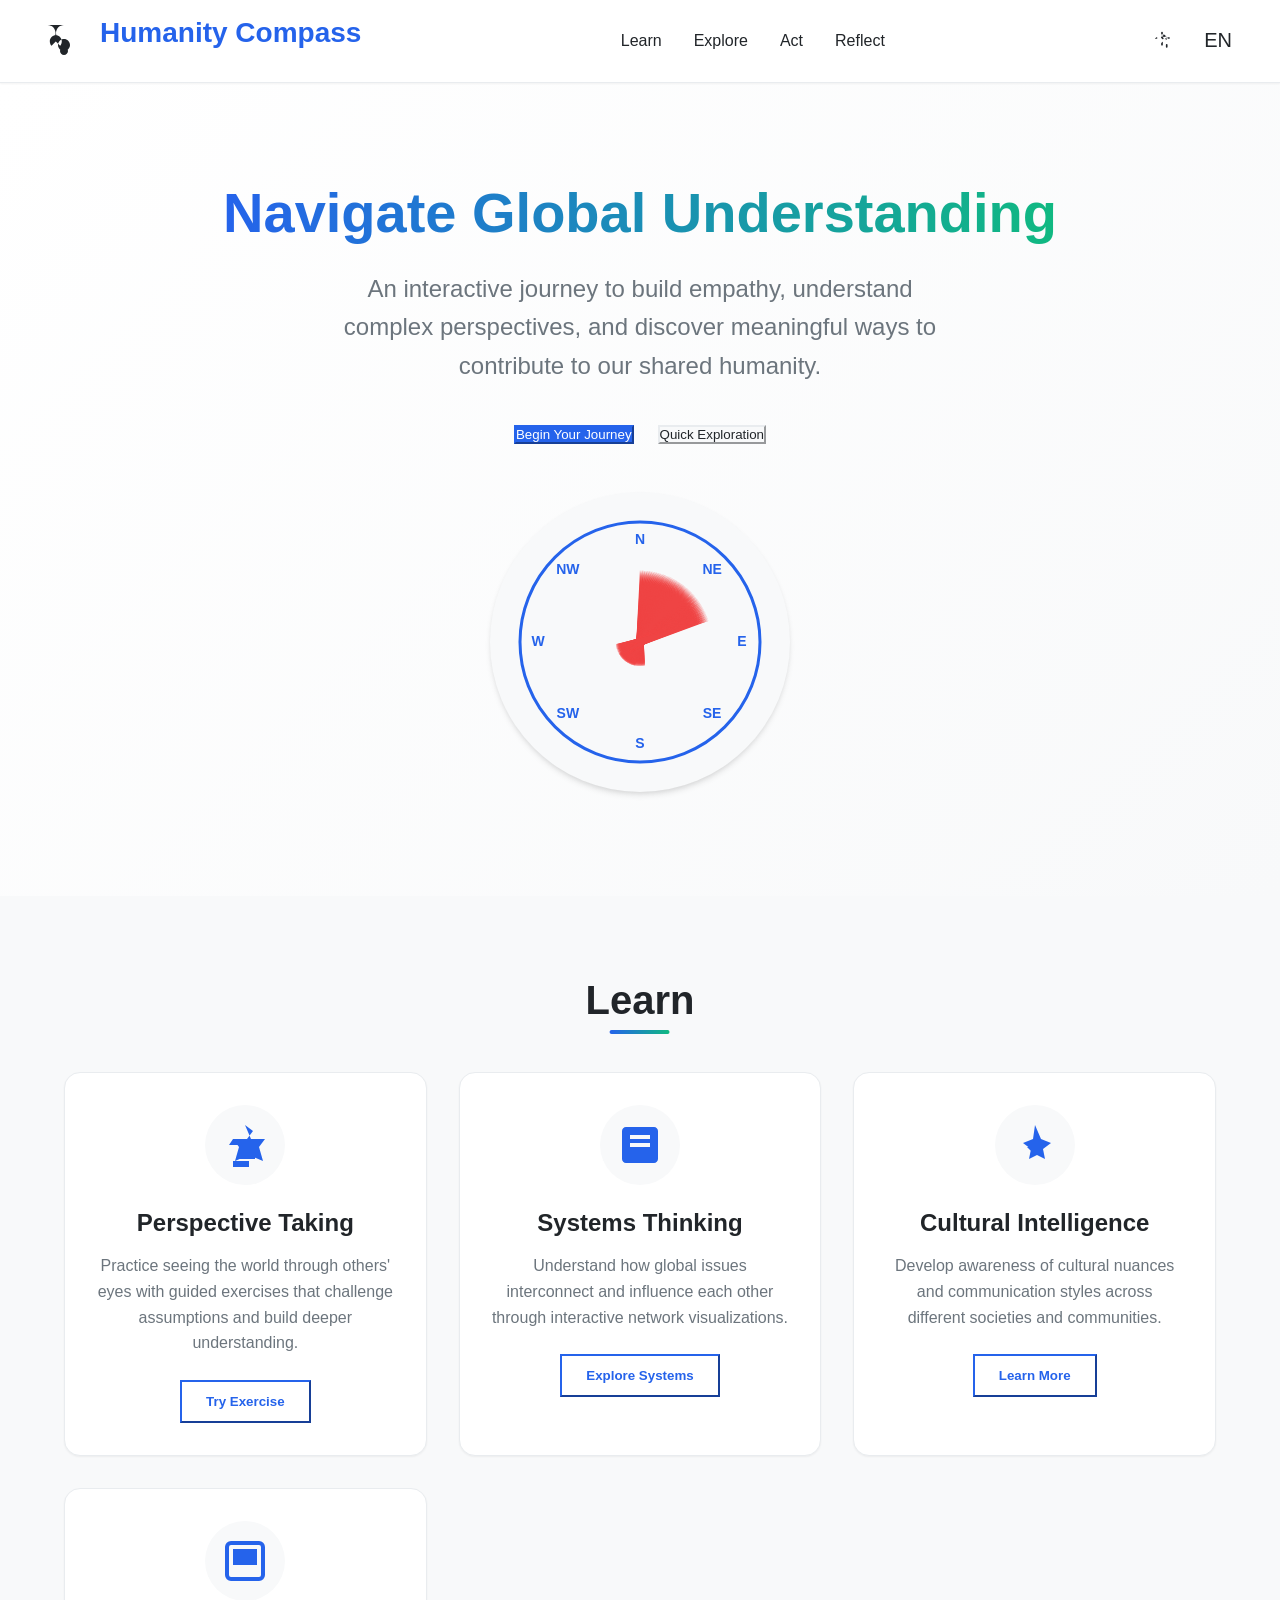
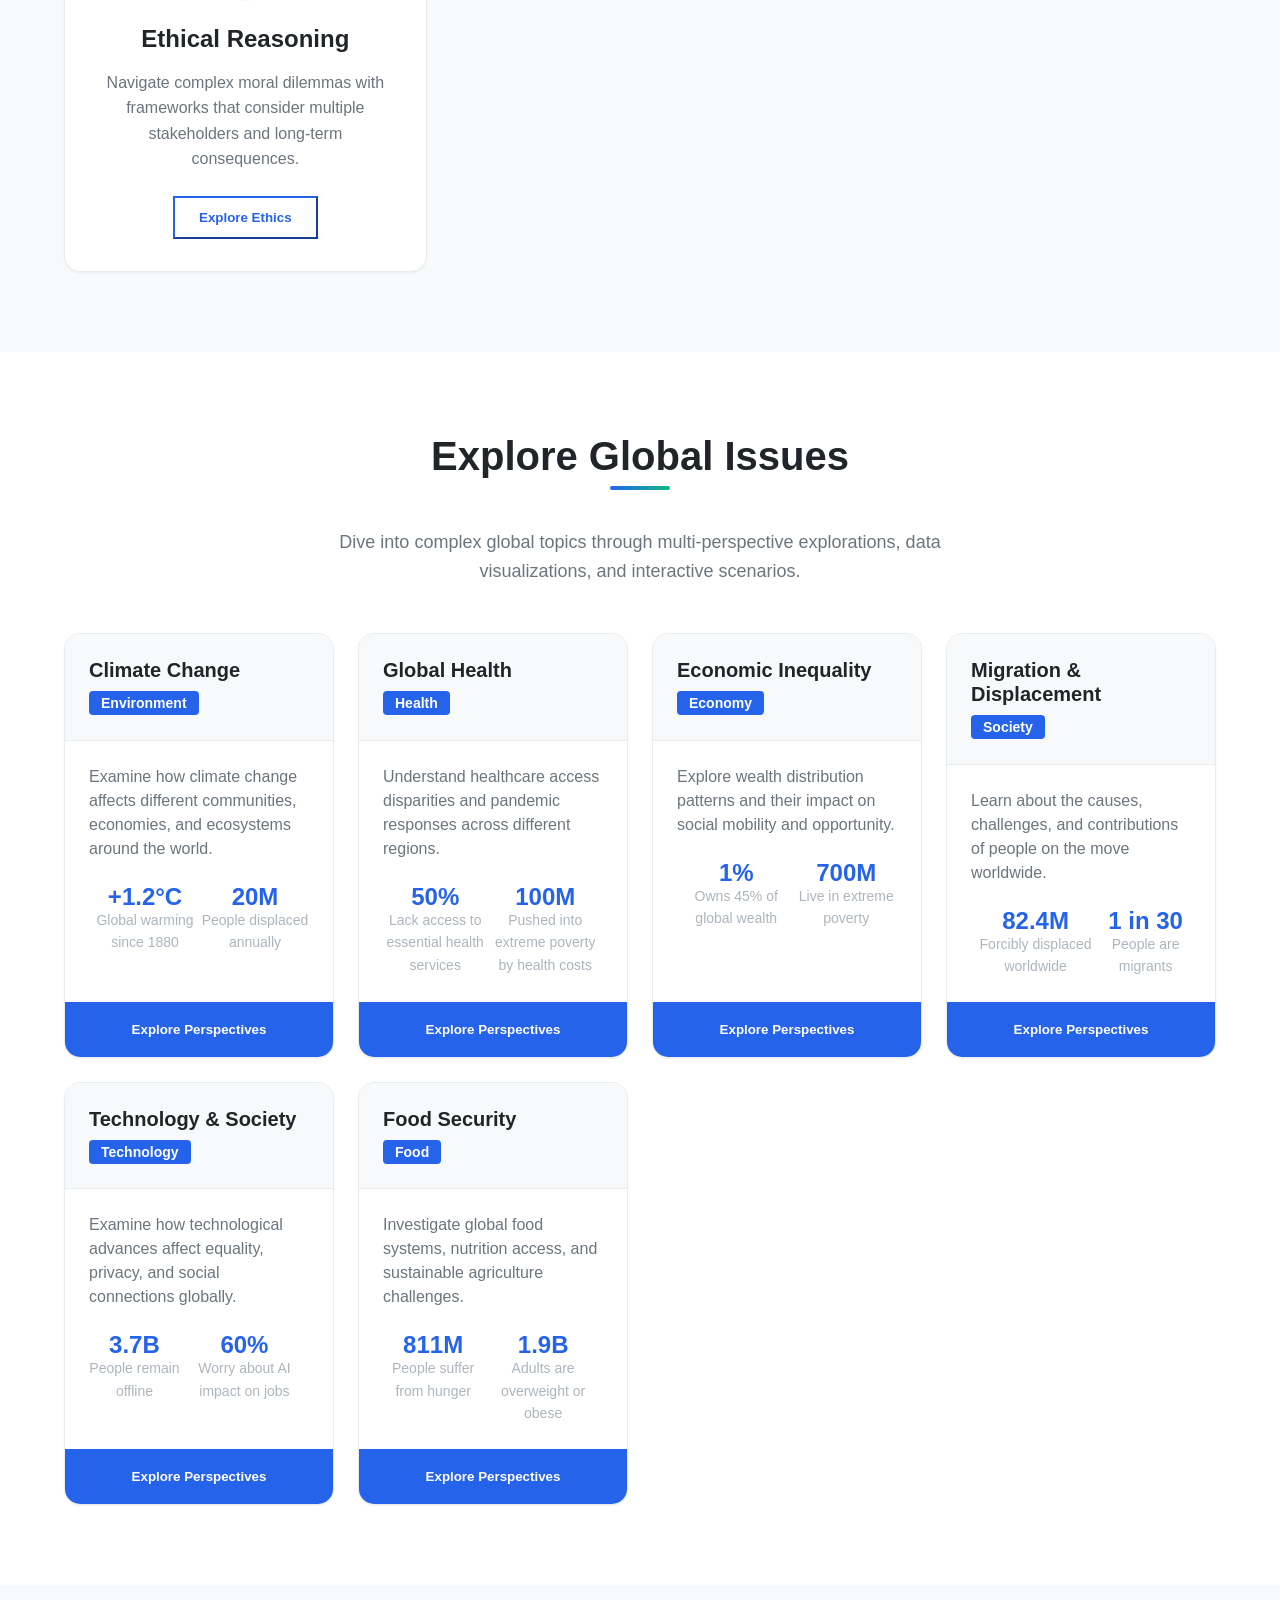
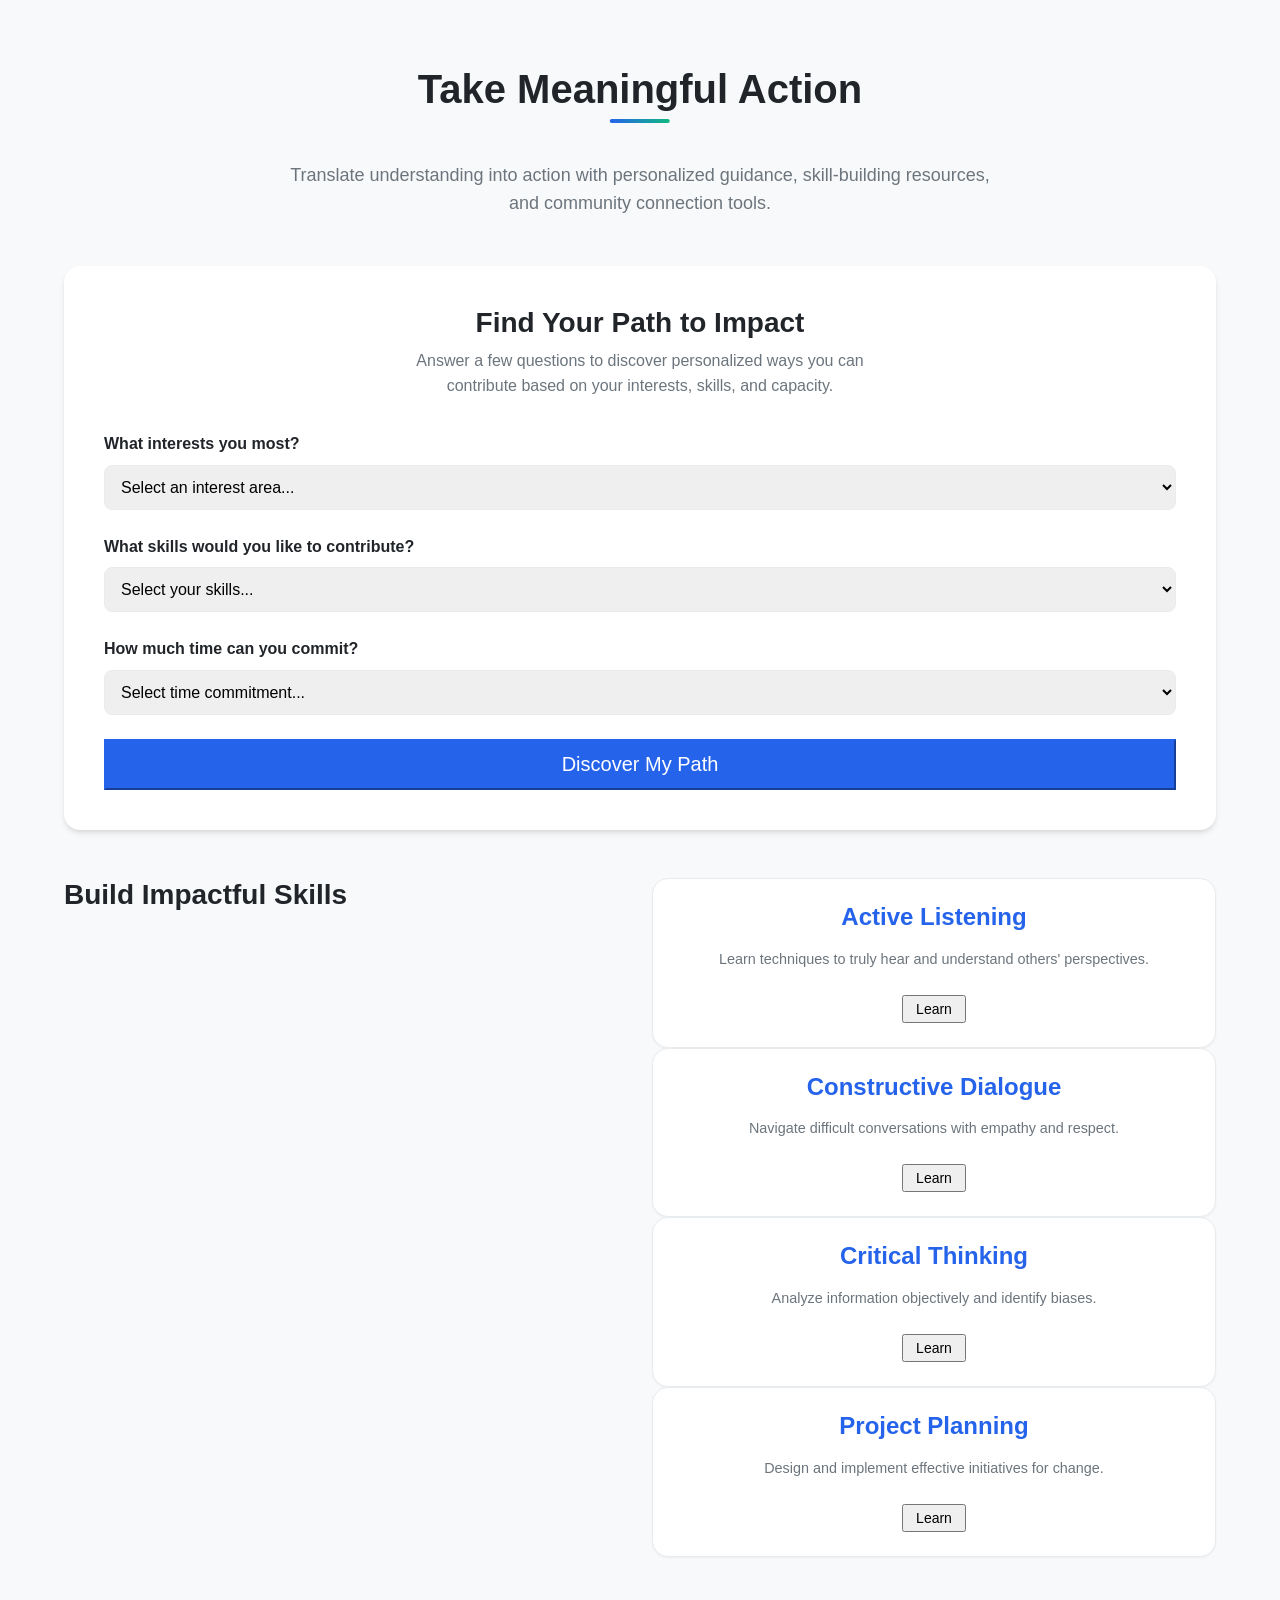
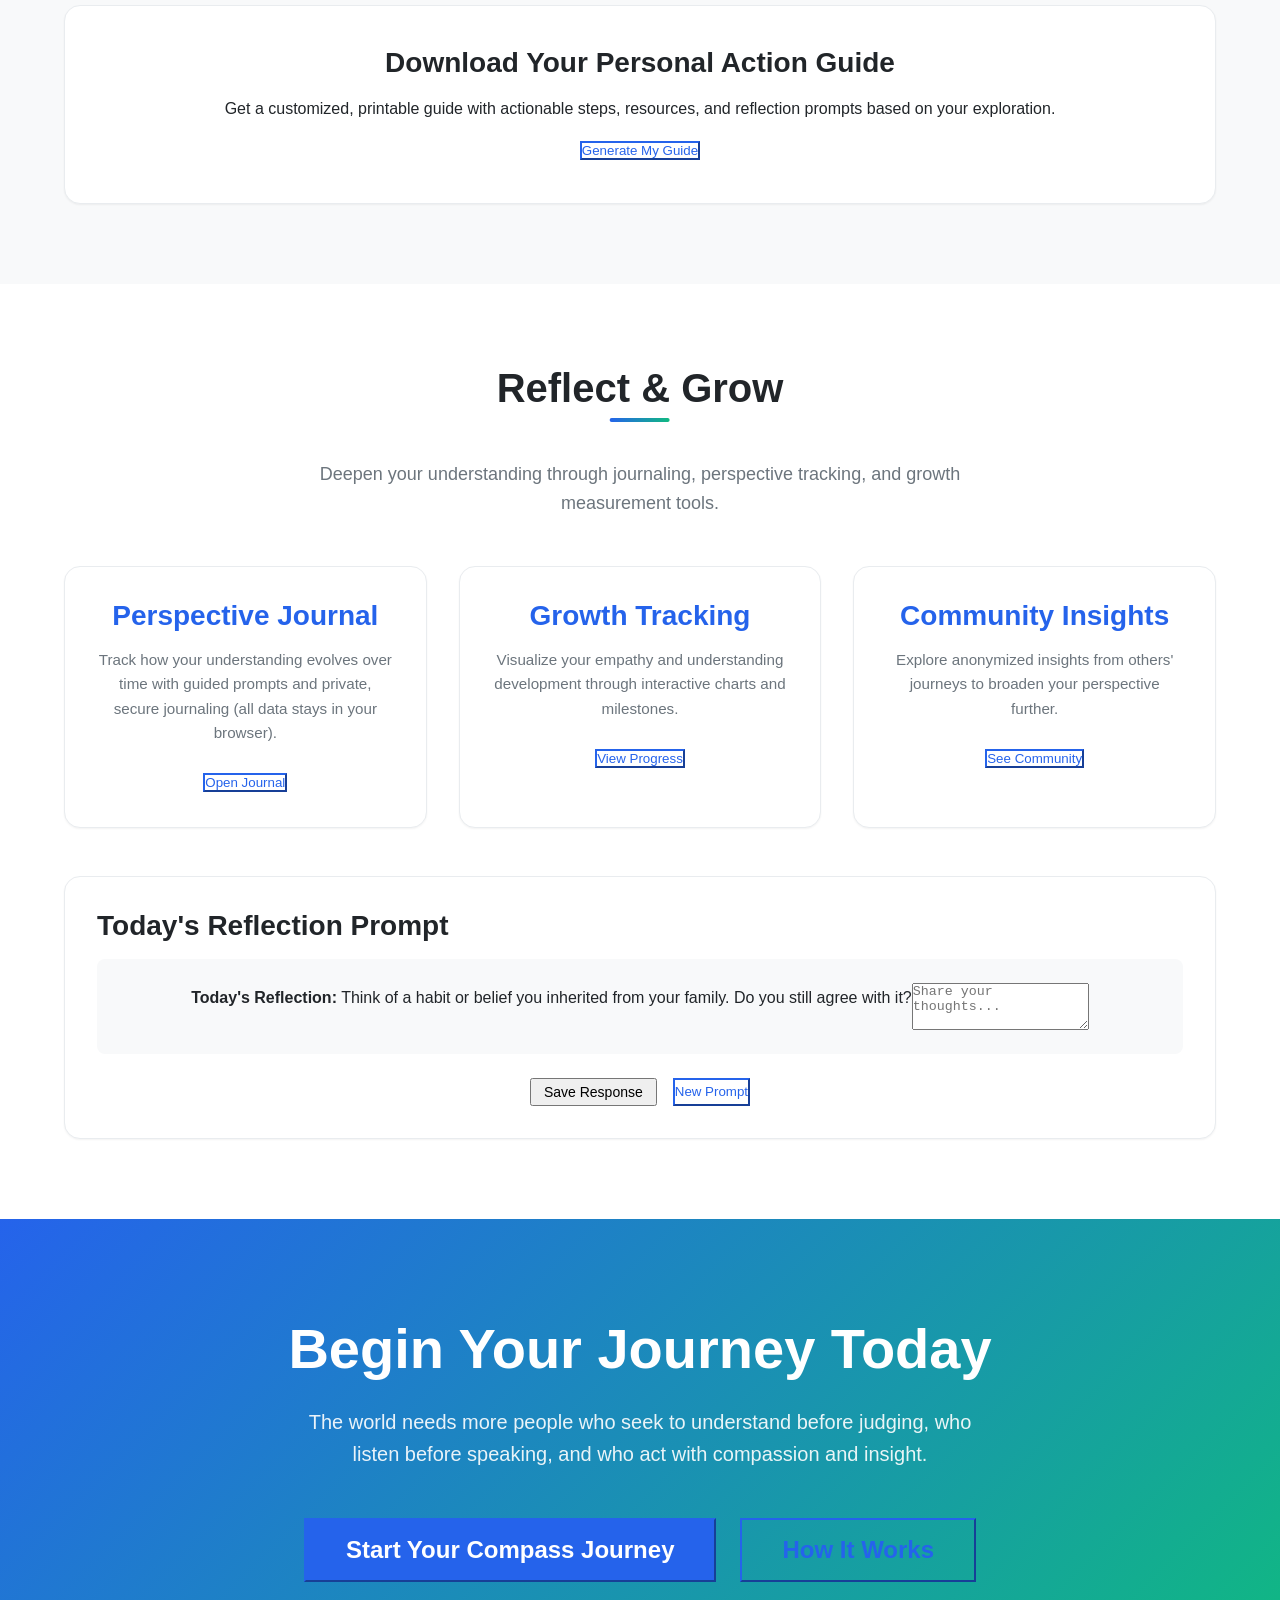
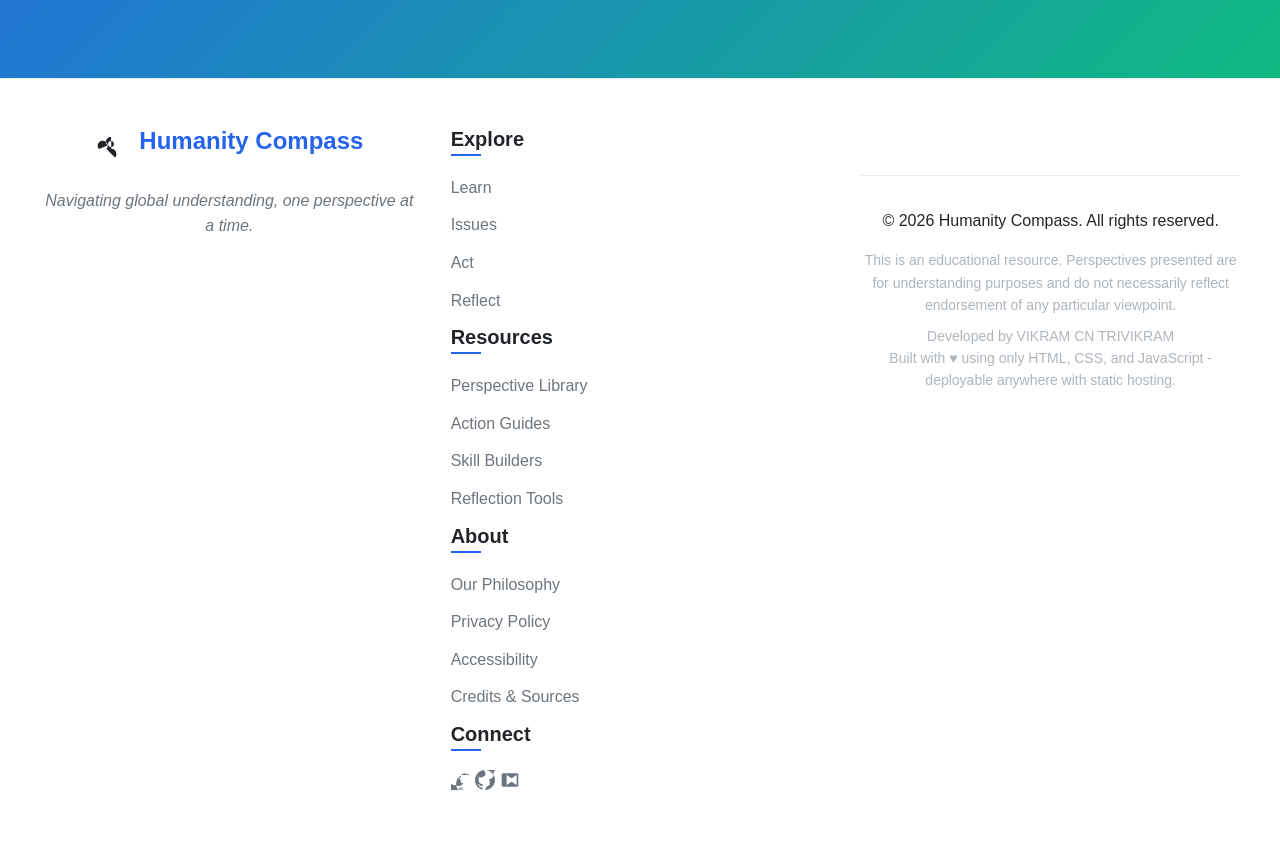
==== commit aba6c07d: "Update index.html" ====
--- a/index.html
+++ b/index.html
@@ -660,6 +660,73 @@
         </div>
     </div>
 
+    <div id="systems-modal" class="modal hidden" role="dialog" aria-modal="true" aria-labelledby="systems-modal-title">
+    <div class="modal-content">
+        <div class="modal-header">
+            <h3 id="systems-modal-title">Systems Thinking</h3>
+            <button class="modal-close" aria-label="Close modal">&times;</button>
+        </div>
+        <div class="modal-body">
+            <h4>How Global Issues Connect</h4>
+            <p>Climate change affects food security, which affects migration, which affects economic inequality, which affects health outcomes. Nothing happens in isolation.</p>
+            <p>Try tracing one issue you care about — list 3 other issues it touches, and how.</p>
+        </div>
+    </div>
+</div>
+
+<div id="culture-modal" class="modal hidden" role="dialog" aria-modal="true" aria-labelledby="culture-modal-title">
+    <div class="modal-content">
+        <div class="modal-header">
+            <h3 id="culture-modal-title">Cultural Intelligence</h3>
+            <button class="modal-close" aria-label="Close modal">&times;</button>
+        </div>
+        <div class="modal-body">
+            <h4>Reading Communication Styles</h4>
+            <p>Directness, formality, and silence mean different things in different cultures. What reads as "confident" in one context can read as "rude" in another.</p>
+            <p>Reflect: think of a time a message was misunderstood across a cultural difference. What assumption caused it?</p>
+        </div>
+    </div>
+</div>
+
+<div id="ethics-modal" class="modal hidden" role="dialog" aria-modal="true" aria-labelledby="ethics-modal-title">
+    <div class="modal-content">
+        <div class="modal-header">
+            <h3 id="ethics-modal-title">Ethical Reasoning</h3>
+            <button class="modal-close" aria-label="Close modal">&times;</button>
+        </div>
+        <div class="modal-body">
+            <h4>Scenario: The Trolley of Resources</h4>
+            <p>A company can donate $1M to disaster relief now, or invest it in R&D that could prevent 10x the harm in 5 years but helps no one today. Which do you choose, and why?</p>
+        </div>
+    </div>
+</div>
+
+<div id="tracker-modal" class="modal hidden" role="dialog" aria-modal="true" aria-labelledby="tracker-modal-title">
+    <div class="modal-content">
+        <div class="modal-header">
+            <h3 id="tracker-modal-title">Growth Tracking</h3>
+            <button class="modal-close" aria-label="Close modal">&times;</button>
+        </div>
+        <div class="modal-body">
+            <p>You've completed <strong id="exercises-completed-count">0</strong> exercises so far.</p>
+            <p>Keep exploring Learn and Explore sections to build your progress.</p>
+        </div>
+    </div>
+</div>
+
+<div id="insights-modal" class="modal hidden" role="dialog" aria-modal="true" aria-labelledby="insights-modal-title">
+    <div class="modal-content">
+        <div class="modal-header">
+            <h3 id="insights-modal-title">Community Insights</h3>
+            <button class="modal-close" aria-label="Close modal">&times;</button>
+        </div>
+        <div class="modal-body">
+            <p>"I never realized how connected food security and climate change were until I traced it myself." — Anonymous user</p>
+            <p>"The ethics scenario made me rethink a real decision at work." — Anonymous user</p>
+        </div>
+    </div>
+</div>
+
     <!-- Audio for accessibility -->
     <audio id="click-sound" preload="auto">
         <source src="[data-uri]" type="audio/wav">
@@ -673,4 +740,4 @@
     <script src="js/issues.js" defer></script>
     <script src="js/utils.js" defer></script>
 </body>
-</html>+</html>
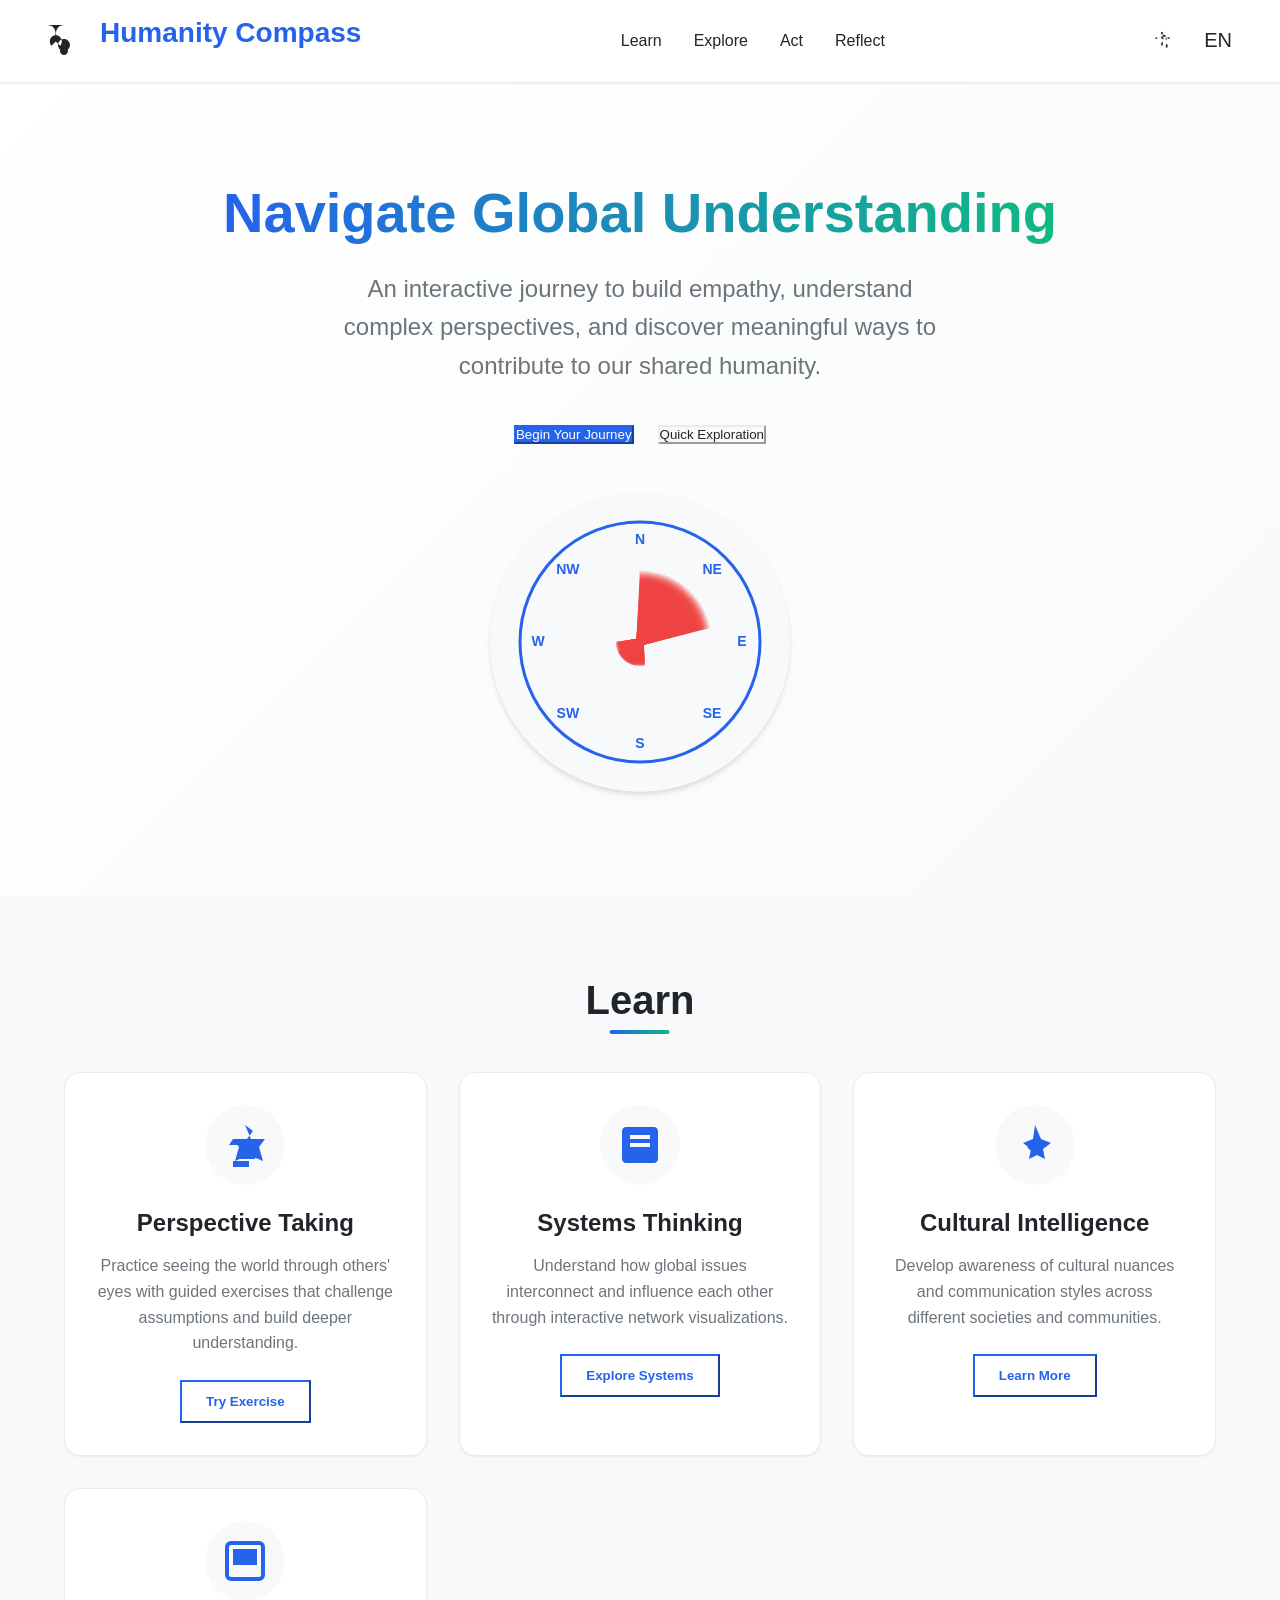
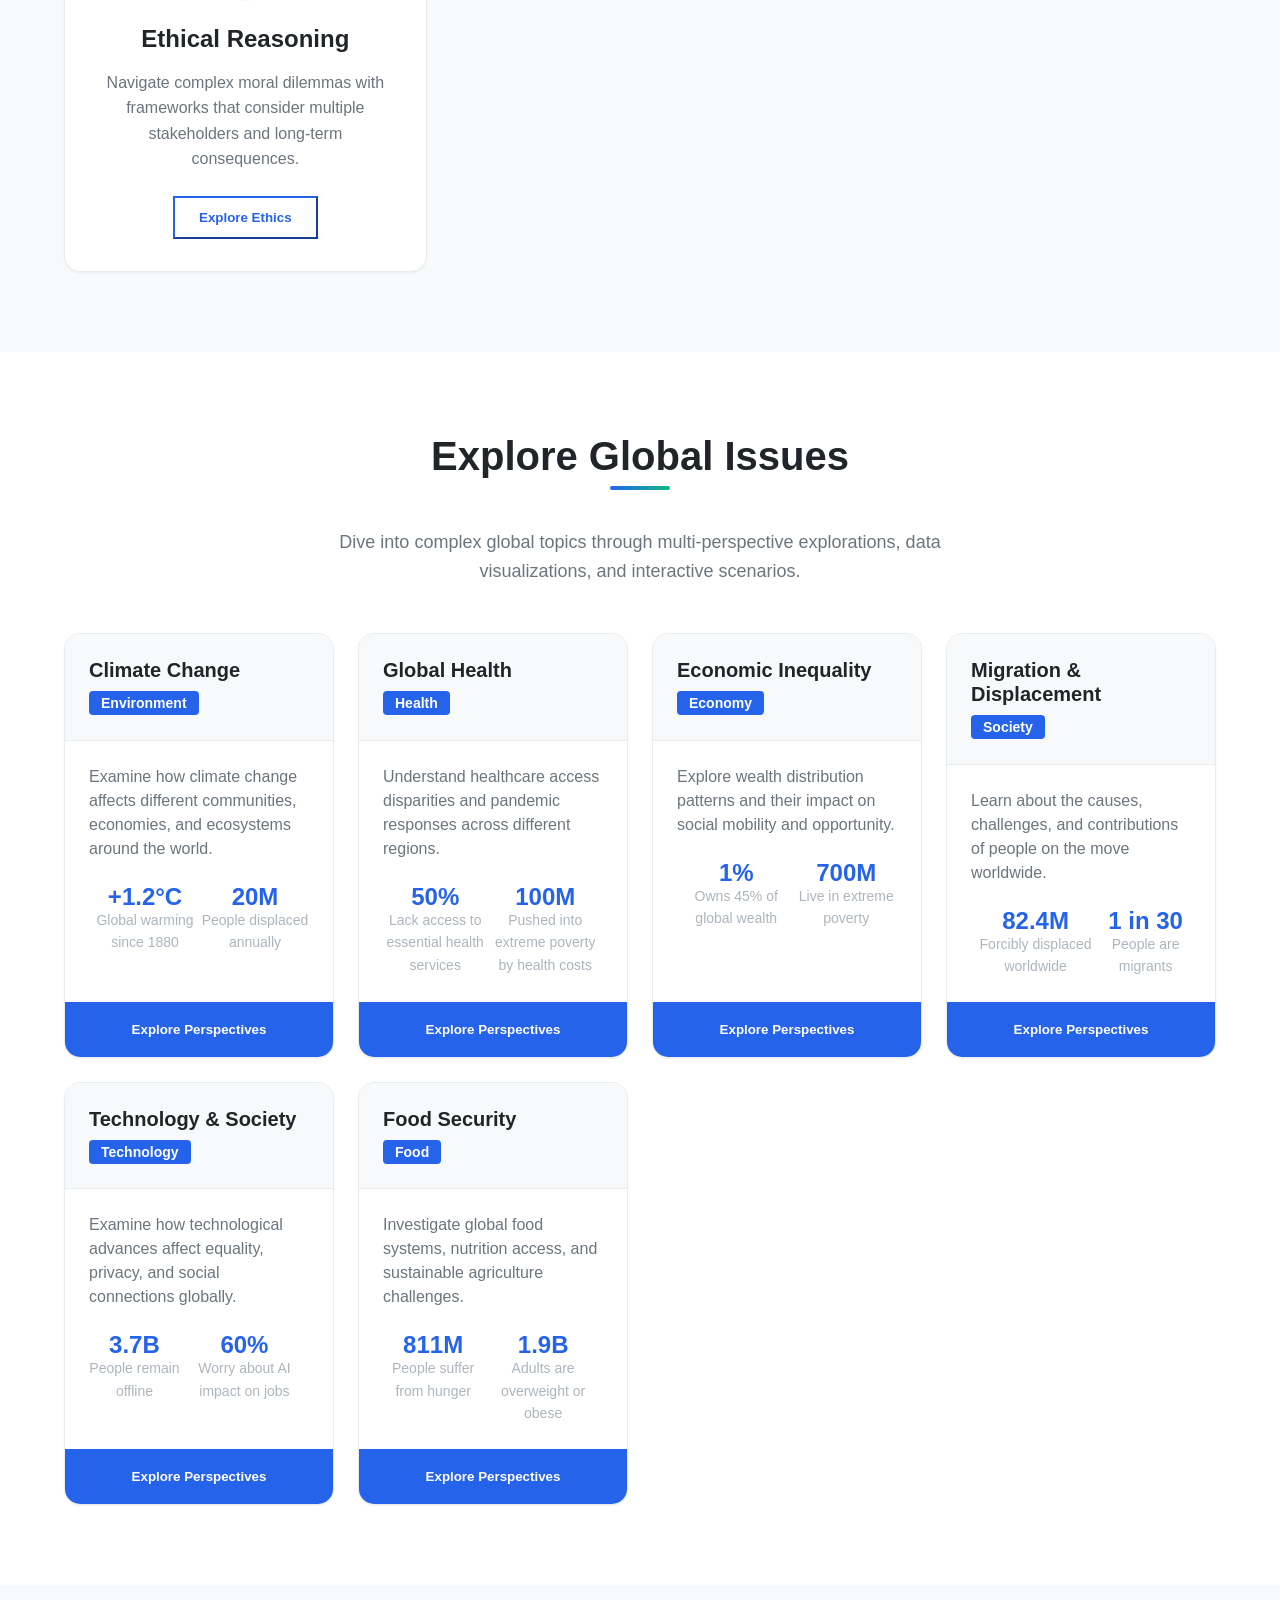
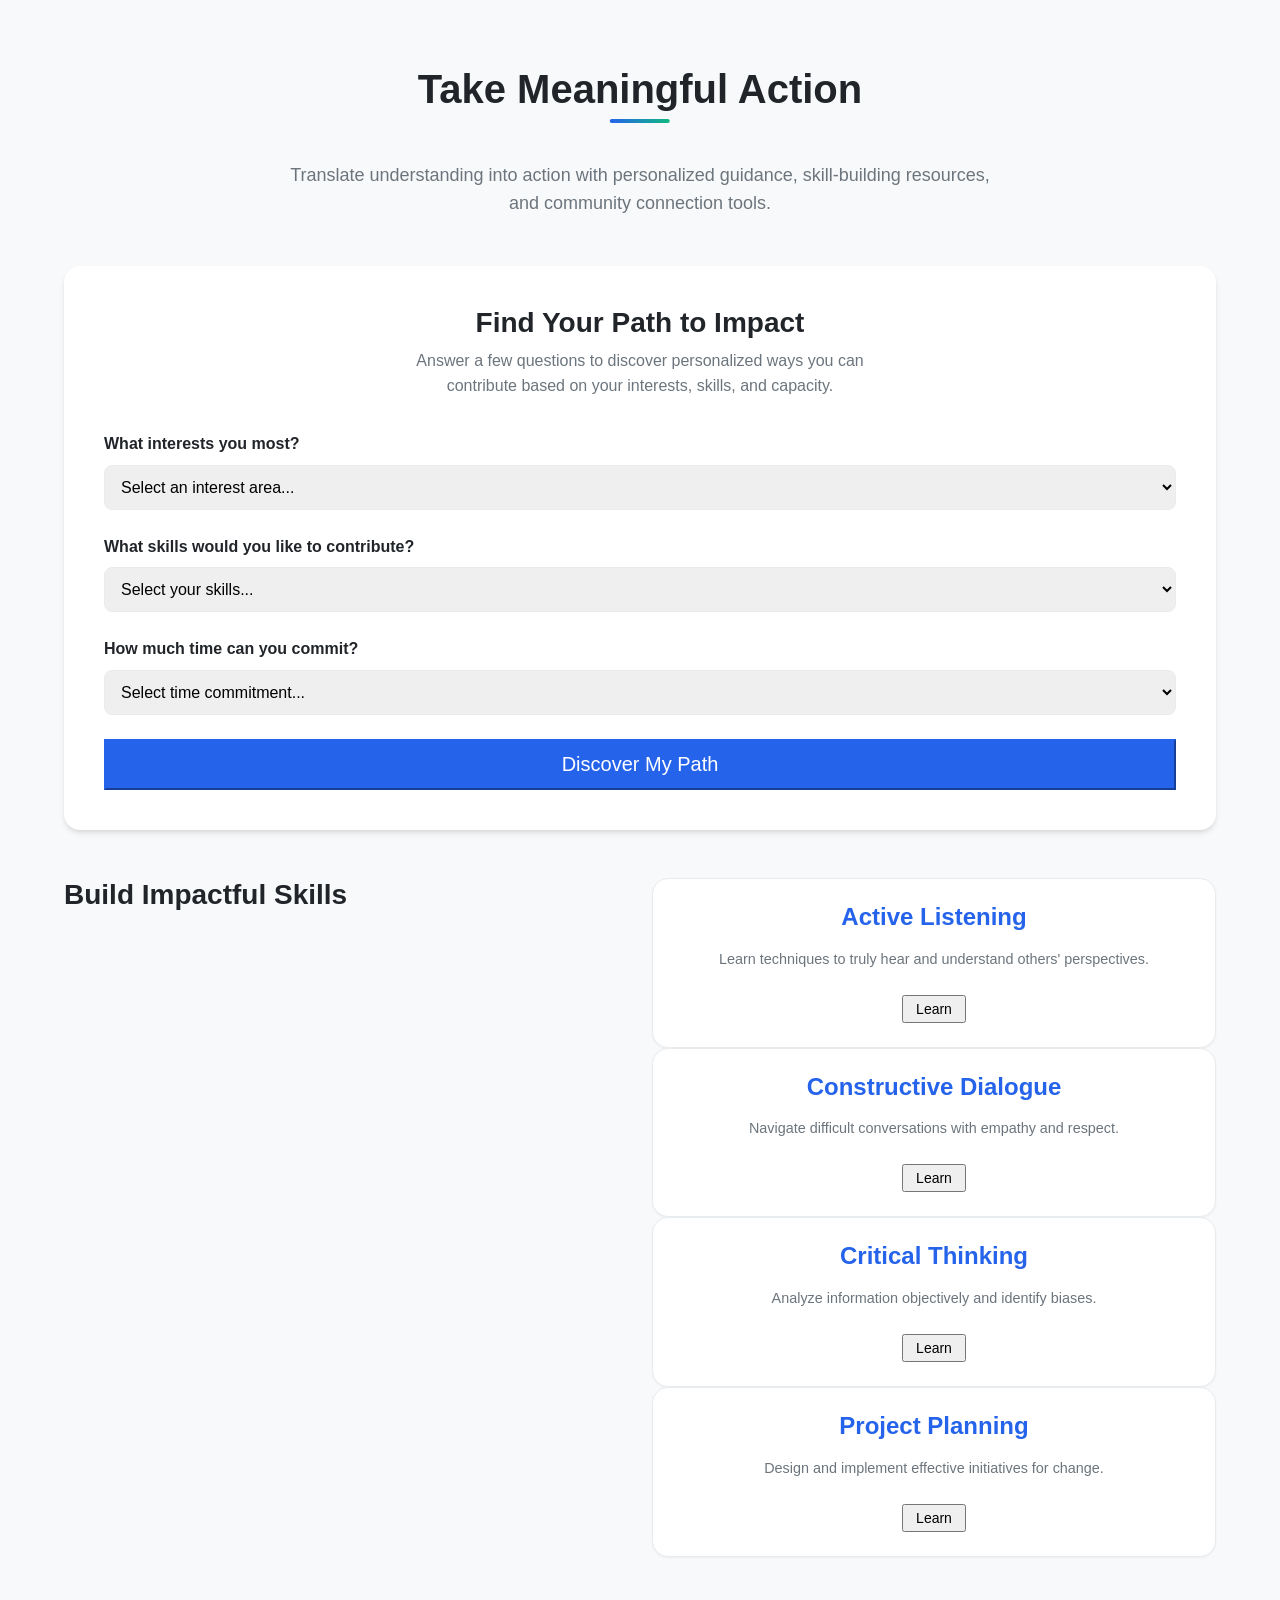
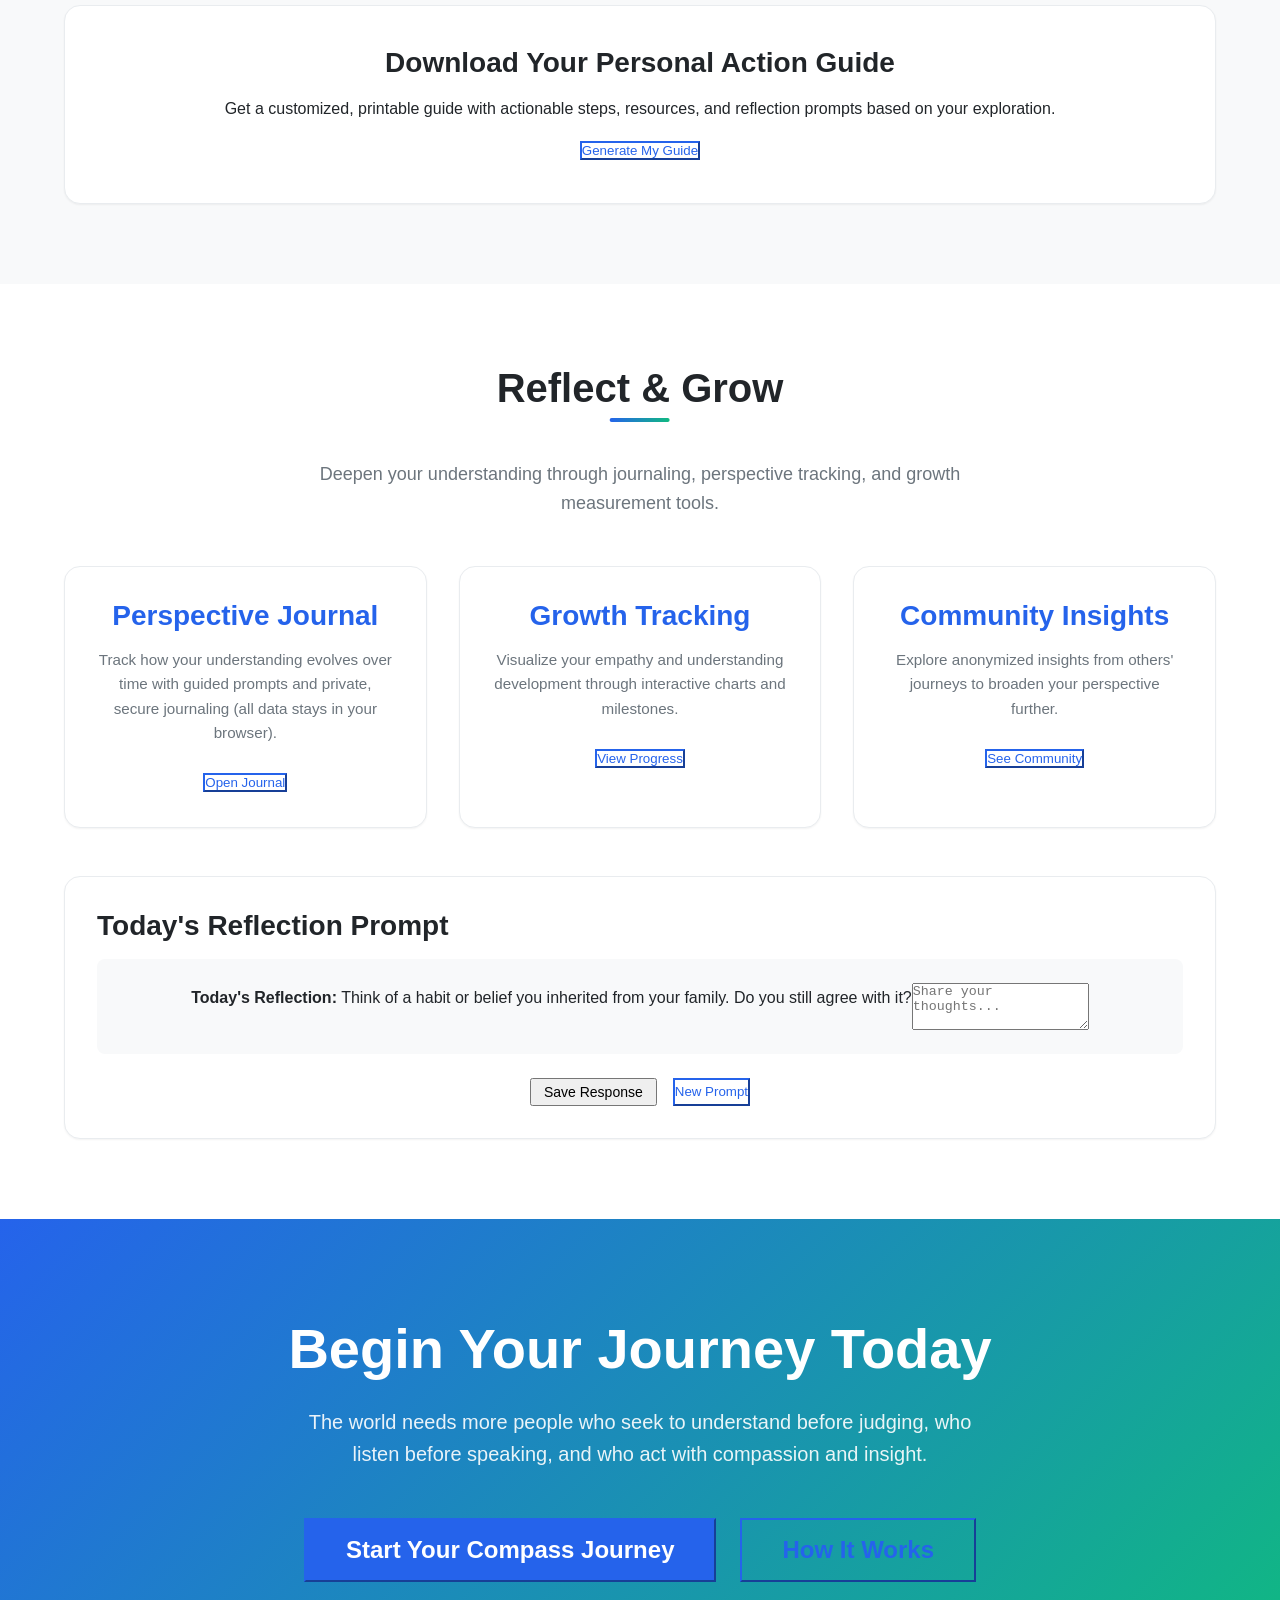
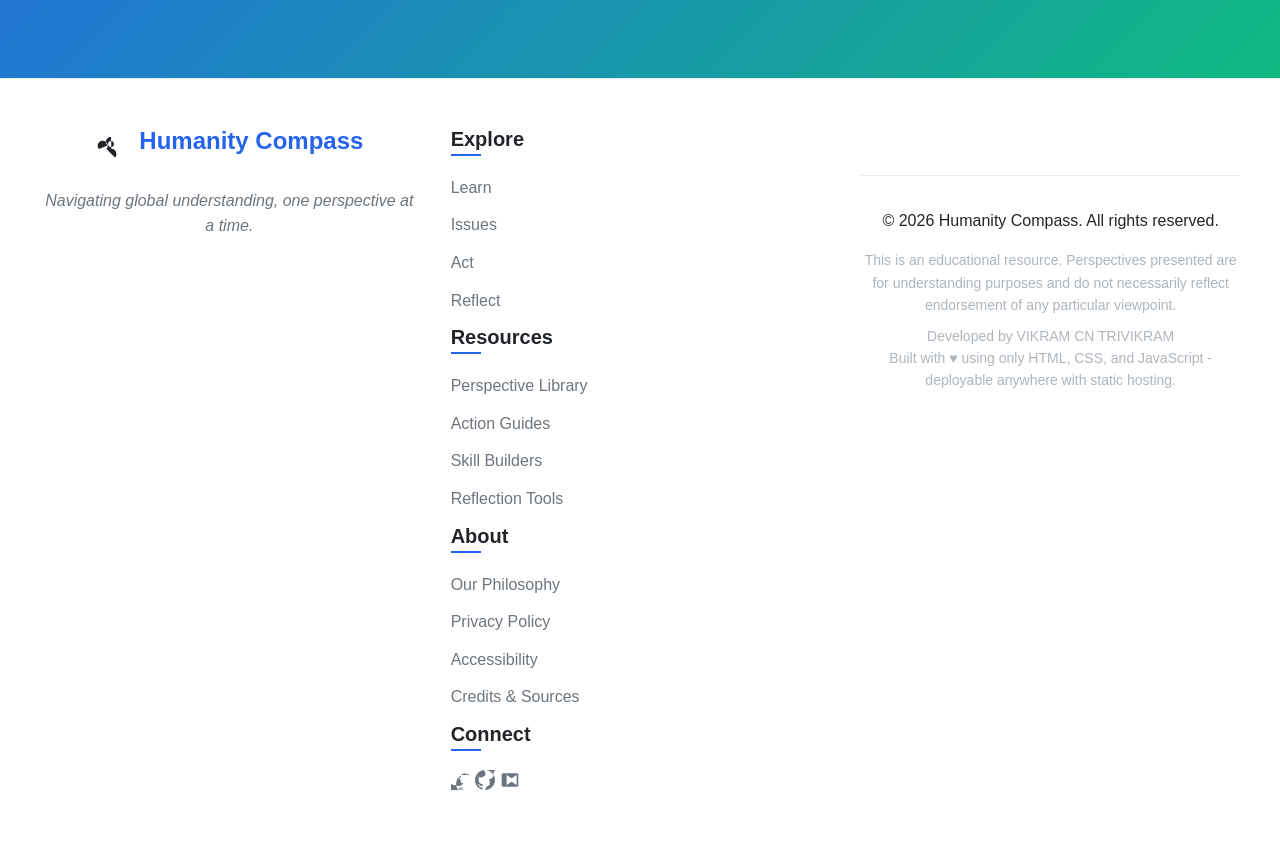
==== commit f72c2987: "Update index.html" ====
--- a/index.html
+++ b/index.html
@@ -727,6 +727,18 @@
     </div>
 </div>
 
+    <div id="issue-modal" class="modal hidden" role="dialog" aria-modal="true" aria-labelledby="issue-modal-title">
+    <div class="modal-content">
+        <div class="modal-header">
+            <h3 id="issue-modal-title">Issue Perspectives</h3>
+            <button class="modal-close" aria-label="Close modal">&times;</button>
+        </div>
+        <div class="modal-body" id="issue-modal-body">
+            <!-- Perspectives loaded dynamically -->
+        </div>
+    </div>
+</div>
+
     <!-- Audio for accessibility -->
     <audio id="click-sound" preload="auto">
         <source src="[data-uri]" type="audio/wav">
